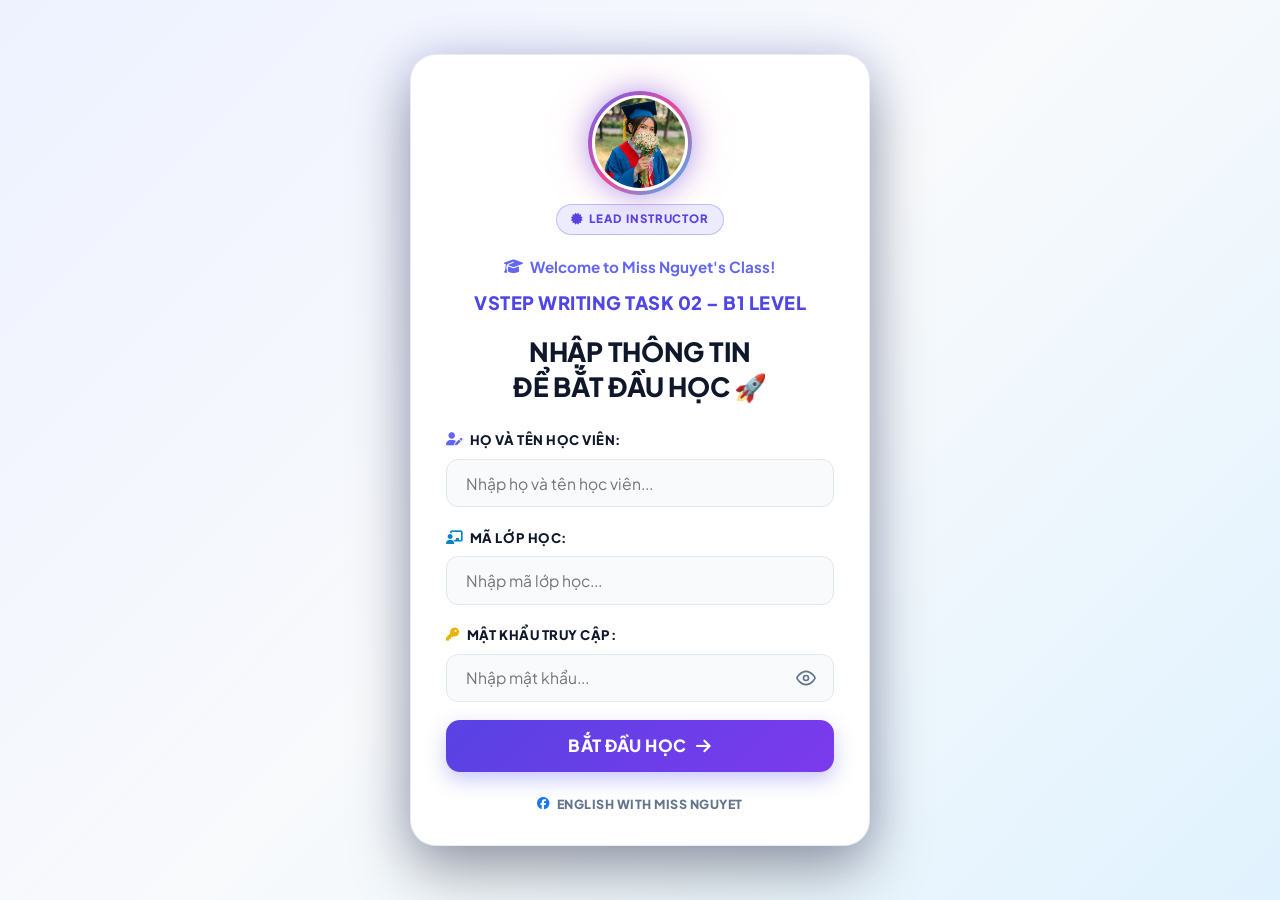
==== index.html @ 52537729 "fix(ui): elevate active outline tab with luminous 3D surface, high-contrast dark text and gradient b" ====
<!DOCTYPE html>
<html lang="vi">
<head>
    <meta charset="UTF-8">
    <meta name="viewport" content="width=device-width, initial-scale=1.0">
    <title>PHÒNG ÔN TẬP LUẬN B1 - ENGLISH WITH MISS NGUYET</title>
    <link rel="stylesheet" href="style.css?v=5.6">
    <link rel="preconnect" href="https://fonts.googleapis.com">
    <link rel="preconnect" href="https://fonts.gstatic.com" crossorigin>
    <link href="https://fonts.googleapis.com/css2?family=Roboto+Serif:ital,opsz,wght@0,8..144,300..900;1,8..144,300..900&family=Merriweather:ital,wght@0,300;0,400;0,700;0,900;1,300;1,400;1,700;1,900&family=Plus+Jakarta+Sans:ital,wght@0,400;0,500;0,600;0,700;0,800;1,400;1,600&family=Lora:ital,wght@0,400..700;1,400..700&family=Playfair+Display:ital,wght@0,400..900;1,400..900&display=swap" rel="stylesheet">
    <link href="https://cdnjs.cloudflare.com/ajax/libs/font-awesome/6.4.0/css/all.min.css" rel="stylesheet">
    <script>
        window.onerror = function(msg, url, line, col, error) {
            var msgStr = String(msg || '');
            var urlStr = String(url || '');
            // Bỏ qua lỗi từ trình duyệt nhúng bên ngoài (Zalo, Facebook, extensions, v.v.)
            if (msgStr.toLowerCase().includes('zalo') || msgStr.includes('Script error') || !urlStr.includes('app.js')) {
                return false;
            }
            var debugDiv = document.getElementById('debug-error-banner');
            if (!debugDiv) {
                debugDiv = document.createElement('div');
                debugDiv.id = 'debug-error-banner';
                debugDiv.style.position = 'fixed';
                debugDiv.style.top = '0';
                debugDiv.style.left = '0';
                debugDiv.style.width = '100%';
                debugDiv.style.background = '#fee2e2';
                debugDiv.style.color = '#991b1b';
                debugDiv.style.borderBottom = '2px solid #ef4444';
                debugDiv.style.padding = '15px';
                debugDiv.style.fontFamily = 'monospace';
                debugDiv.style.fontSize = '14px';
                debugDiv.style.zIndex = '999999';
                debugDiv.style.whiteSpace = 'pre-wrap';
                debugDiv.style.boxShadow = '0 4px 10px rgba(0,0,0,0.1)';
                document.body.appendChild(debugDiv);
            }
            var extra = !col ? '' : '\nCột: ' + col;
            extra += !error ? '' : '\nLỗi chi tiết: ' + error.stack;
            debugDiv.innerHTML = '<strong>Phát hiện lỗi JavaScript!</strong>\nThông điệp: ' + msg + '\nTệp: ' + url + '\nDòng: ' + line + extra;
            return false;
        };
    </script>
</head>
<body>
    <div class="app-container">
        <!-- Sidebar -->
        <aside class="sidebar">
            <div class="sidebar-header">
                <a href="https://www.facebook.com/nguyetpham28" target="_blank" rel="noopener noreferrer" class="sidebar-brand-box" title="Ghé thăm Facebook: English with Miss Nguyet">
                    <div class="sidebar-avatar-wrap">
                        <img src="miss_nguyet.jpg" alt="Miss Nguyet" class="brand-avatar">
                        <span class="online-indicator" title="Miss Nguyet Online"></span>
                    </div>
                    <div class="brand-info-wrap">
                        <div class="brand-title">PHÒNG ÔN TẬP LUẬN B1</div>
                        <div class="brand-sub">ENGLISH WITH MISS NGUYET</div>
                        <div class="brand-badge-pill"><i class="fa-solid fa-certificate"></i> B1 LEVEL</div>
                    </div>
                </a>
            </div>

            <!-- Student Profile Card in Sidebar -->
            <div class="student-profile-card" id="studentProfileCard">
                <div class="student-avatar" id="studentAvatarIcon">
                    <i class="fa-solid fa-user-graduate"></i>
                </div>
                <div class="student-details">
                    <div class="student-name-display" id="studentNameDisplay">Chưa đăng nhập</div>
                    <div class="student-class-display"><span class="badge-class" id="studentClassDisplay">Lớp: --</span></div>
                </div>
                <button class="btn-edit-student" id="btnEditStudent" title="Đổi tài khoản" onclick="reopenLoginOverlay()">
                    <i class="fa-solid fa-arrow-right-from-bracket"></i>
                </button>
            </div>
            
            <!-- Sidebar Progress Tracking -->
            <div class="sidebar-progress-container">
                <div class="progress-info">
                    <span>TIẾN ĐỘ HỆ THỐNG</span>
                    <span id="sidebarProgressText">0/4 ĐẠT</span>
                </div>
                <div class="progress-bar-bg">
                    <div class="progress-bar-fill" id="sidebarProgressFill" style="width: 0%;"></div>
                </div>
            </div>
            
            <nav class="essay-nav" id="essayNav">
                <!-- Nav items will be generated by JS -->
            </nav>

            <div class="sidebar-footer">
                <p>Designed for B1 Level</p>
                <a href="https://www.facebook.com/nguyetpham28" target="_blank" rel="noopener noreferrer" class="sidebar-hashtag" title="Facebook Miss Nguyet">#englishwithmissnguyet</a>
            </div>
        </aside>

        <!-- Main Content -->
        <main class="main-content">
            <header class="top-header">
                <h1 id="mainTitle"><div class="main-title-en placeholder-blink">Chọn một dạng bài để bắt đầu NHIỆM VỤ HỆ THỐNG của bạn!</div></h1>
                <div class="theme-toggle" id="themeToggle" title="Chuyển đổi giao diện Sáng/Tối">
                    <i class="fa-solid fa-moon"></i>
                </div>
            </header>

            <div class="content-scroll-area">
                <div class="welcome-screen" id="welcomeScreen">
                    <img src="./welcome-cat.jpg" alt="Welcome Cat" class="welcome-illustration">
                    
                    <div class="quest-card">
                        <div class="quest-system-notice">
                            <i class="fa-solid fa-circle-exclamation"></i> [SYSTEM NOTICE]
                        </div>
                        <h2 class="quest-welcome-title">Chào mừng bạn đến với<br>Hệ Thống Luyện Thi VSTEP<br>của Miss&nbsp;Nguyệt!</h2>
                        
                        <div class="quest-mission-block">
                            <p class="quest-mission-label">Nhiệm vụ hệ thống tiếp theo đã được mở khóa:</p>
                            <div class="quest-mission-item">
                                <i class="fa-regular fa-file-lines"></i>
                                <span>Master all 4 Essay Types in VSTEP Writing Task 02.</span>
                            </div>
                        </div>
                        
                        <!-- Mission Progress Dashboard Card -->
                        <div class="quest-progress-section">
                            <div class="quest-progress-header">
                                <span class="progress-title"><i class="fa-solid fa-bars-progress"></i> TIẾN ĐỘ NHIỆM VỤ HỆ THỐNG</span>
                                <span class="progress-percent" id="dashboardProgressPercent">0%</span>
                            </div>
                            <div class="progress-bar-container">
                                <div class="progress-bar-bg">
                                    <div class="progress-bar-fill" id="dashboardProgressFill" style="width: 0%;"></div>
                                </div>
                                <button class="btn-reset-progress" id="btnResetProgress" title="Làm mới tiến độ học tập">
                                    <i class="fa-solid fa-rotate-left"></i>
                                </button>
                            </div>
                            <p class="quest-progress-status" id="dashboardProgressStatus">Chưa hoàn thành dạng bài nào. Hãy bắt đầu học tập!</p>
                        </div>
                        
                        <div class="quest-unlocked-block">
                            <div class="quest-unlocked-badge">
                                <i class="fa-solid fa-lock-open"></i> [QUEST UNLOCKED]
                            </div>
                            <h3 class="quest-target-title">🎯 Chinh phục 4 dạng luận VSTEP Writing Task 02</h3>
                            <div class="quest-stats">
                                <div class="quest-stat-item">
                                    <span class="stat-label">Độ khó:</span>
                                    <span class="stat-value difficulty-stars">★★☆☆☆ → ★★★★★</span>
                                </div>
                                <div class="quest-stat-item">
                                    <span class="stat-label">Mục tiêu cuối cùng:</span>
                                    <span class="stat-value highlight-value">Lập luận logic – Đúng cấu trúc – Đạt điểm cao.</span>
                                </div>
                            </div>
                        </div>
                    </div>
                </div>

                <div class="essay-content hidden" id="essayContent">
                    <!-- Tabs -->
                    <div class="tabs-container">
                        <button class="tab-btn active" data-tab="basicInfo">
                            <i class="fa-solid fa-circle-info"></i> THÔNG TIN CƠ BẢN
                        </button>
                        <button class="tab-btn" data-tab="identifyingSigns">
                            <i class="fa-solid fa-eye"></i> DẤU HIỆU NHẬN BIẾT
                        </button>
                        <button class="tab-btn" data-tab="detailedOutline">
                            <i class="fa-solid fa-list-check"></i> DÀN Ý CHI TIẾT
                        </button>
                        <button class="tab-btn" data-tab="sampleWriting">
                            <i class="fa-solid fa-file-signature"></i> BÀI MẪU
                        </button>
                        <button class="tab-btn practice-tab" data-tab="writingPractice">
                            <i class="fa-solid fa-graduation-cap"></i> TRẢ BÀI
                        </button>
                    </div>

                    <!-- Tab Content Panels -->
                    <div class="tab-panel active" id="basicInfoPanel">
                        <!-- Filled by JS -->
                    </div>

                    <div class="tab-panel" id="identifyingSignsPanel">
                        <!-- Filled by JS -->
                    </div>

                    <div class="tab-panel" id="detailedOutlinePanel">
                        <!-- Filled by JS -->
                    </div>

                    <div class="tab-panel" id="sampleWritingPanel">
                        <!-- Filled by JS -->
                    </div>

                    <div class="tab-panel" id="writingPracticePanel">
                        <div class="recitation-container">
                            <div class="recitation-header">
                                <h3>HỆ THỐNG TRẢ BÀI DÀN Ý CHI TIẾT</h3>
                                <div class="recitation-header-right">
                                    <div class="recitation-timer-badge timer-normal" id="recitationTimerBadge" title="Thời gian làm bài: 20 phút">
                                        <i class="fa-solid fa-stopwatch" id="timerIcon"></i>
                                        <span class="timer-label">Thời gian:</span>
                                        <span class="timer-countdown" id="recitationCountdown">20:00</span>
                                    </div>
                                    <div class="recitation-progress-wrapper">
                                        <span class="progress-text">Câu hỏi <strong id="currentQuestionNum">1</strong>/<span id="totalQuestionsNum">10</span></span>
                                        <div class="progress-bar-bg">
                                            <div class="progress-bar-fill" id="progressBarFill" style="width: 10%;"></div>
                                        </div>
                                    </div>
                                </div>
                            </div>

                            <!-- Outline Selector Container -->
                            <div id="outlineSelectorContainer" class="outline-selector-container"></div>

                            <div class="quiz-box" id="recitationQuizBox">
                                <div class="question-cue-box">
                                    <span class="cue-label">YÊU CẦU VIẾT BẰNG TIẾNG ANH:</span>
                                    <p id="questionCueText">Hãy viết câu mở bài...</p>
                                    <p id="questionHintVn" style="color: #64748b; font-size: 14px; margin-top: 5px; font-style: italic; display: none;"></p>
                                </div>

                                <div class="answer-input-area">
                                    <textarea id="recitationInput" placeholder="Nhập câu tiếng Anh chính xác từ dàn ý tại đây..."></textarea>
                                    <div id="recitationHintBox" class="hint-box hidden" style="margin-top: 12px; margin-bottom: 12px; padding: 14px; background-color: #fffbeb; border: 1px solid #fde68a; border-radius: 8px; color: #b45309; font-size: 15px; line-height: 1.6;">
                                        <i class="fa-solid fa-lightbulb"></i> <strong>Gợi ý:</strong> <span id="recitationHintText"></span>
                                    </div>
                                    <div class="recitation-note">
                                        <i class="fa-solid fa-circle-info"></i>
                                        <span>Hãy viết chính xác từng từ bao gồm cả ký hiệu đặc biệt (như <strong>Vo</strong>, <strong>Ving</strong>, hoặc <strong>[ ]</strong>) nếu có. Nếu phần trả lời không có thì xem như sai.</span>
                                    </div>
                                </div>

                                <div class="quiz-actions">
                                    <button class="btn btn-secondary" id="btnPrevQuestion"><i class="fa-solid fa-chevron-left"></i> Câu trước</button>
                                    <button class="btn btn-secondary" id="btnShowHint"><i class="fa-solid fa-lightbulb"></i> Gợi ý</button>
                                    <button class="btn btn-primary" id="btnCheckAnswer"><i class="fa-solid fa-circle-check"></i> Kiểm tra</button>
                                    <button class="btn btn-success hidden" id="btnNextQuestion">Câu tiếp theo <i class="fa-solid fa-chevron-right"></i></button>
                                </div>
                            </div>

                            <!-- Detailed Feedback Section -->
                            <div class="recitation-feedback hidden" id="recitationFeedback">
                                <div class="feedback-status" id="feedbackStatus">
                                    <!-- Status message -->
                                </div>
                                <div class="comparison-display">
                                    <h5>So sánh chi tiết:</h5>
                                    <div class="comparison-boxes">
                                        <div class="comparison-box-item">
                                            <span class="box-label">Câu trả lời của bạn:</span>
                                            <div class="user-diff" id="userDiffResult"></div>
                                        </div>
                                        <div class="comparison-box-item">
                                            <span class="box-label">Đáp án chuẩn từ dàn ý:</span>
                                            <div class="correct-text" id="correctTextResult"></div>
                                        </div>
                                    </div>
                                </div>
                            </div>

                            <!-- Evaluation Result Section -->
                            <div class="recitation-result-box hidden" id="recitationResultBox">
                                <div class="evaluation-card">
                                    <div class="evaluation-icon" id="evaluationIcon">
                                        <i class="fa-solid fa-award"></i>
                                    </div>
                                    <h4 class="evaluation-title">ĐÁNH GIÁ MỨC ĐỘ THUỘC BÀI</h4>
                                    <div class="evaluation-score">
                                        <span id="scorePercentageVal">0</span>%
                                    </div>
                                    <div class="evaluation-badge" id="resultStatusVal">ĐẠT</div>
                                    <div class="evaluation-time-spent" id="evaluationTimeSpent">
                                        <i class="fa-solid fa-stopwatch"></i> Thời gian hoàn thành: <strong id="timeSpentVal">00:00</strong> / 20:00
                                    </div>
                                    <p class="evaluation-message" id="resultMessageVal">Chúc mừng bạn đã chinh phục được dạng bài này.</p>
                                    <button class="btn btn-primary btn-restart" id="btnRestartRecitation">
                                        <i class="fa-solid fa-rotate-left"></i> Làm lại từ đầu
                                    </button>
                                </div>
                            </div>
                        </div>
                    </div>
                </div>
            </div>
            
        </main>
    </div>

    <!-- Login Overlay -->
    <div id="loginOverlay" class="login-overlay">
        <div class="login-card-custom">
            <!-- Miss Nguyet Avatar Brand Ring -->
            <div class="login-teacher-avatar-wrap">
                <div class="login-teacher-halo">
                    <img src="miss_nguyet.jpg" alt="Miss Nguyet" class="login-teacher-avatar">
                </div>
                <span class="login-teacher-badge">
                    <i class="fa-solid fa-certificate"></i> LEAD INSTRUCTOR
                </span>
            </div>

            <div class="login-brand-tag">
                <i class="fa-solid fa-graduation-cap"></i> Welcome to Miss Nguyet's Class!
            </div>
            <div class="login-course-title">VSTEP WRITING TASK 02 – B1 LEVEL</div>
            <h2 class="login-title-custom">NHẬP THÔNG TIN<br>ĐỂ BẮT ĐẦU HỌC 🚀</h2>
            
            <div class="input-group-custom">
                <label for="loginFullName">
                    <i class="fa-solid fa-user-pen" style="color: #6366f1;"></i> HỌ VÀ TÊN HỌC VIÊN:
                </label>
                <input autocomplete="off" id="loginFullName" type="text" placeholder="Nhập họ và tên học viên..." spellcheck="false">
            </div>
            
            <div class="input-group-custom">
                <label for="loginClass">
                    <i class="fa-solid fa-chalkboard-user" style="color: #0284c7;"></i> MÃ LỚP HỌC:
                </label>
                <input autocomplete="off" id="loginClass" type="text" placeholder="Nhập mã lớp học..." spellcheck="false">
            </div>

            <div class="input-group-custom">
                <label for="loginPassword">
                    <i class="fa-solid fa-key" style="color: #eab308;"></i> MẬT KHẨU TRUY CẬP:
                </label>
                <div class="login-password-wrap">
                    <input autocomplete="off" id="loginPassword" type="password" placeholder="Nhập mật khẩu..." spellcheck="false">
                    <button type="button" class="btn-toggle-pwd" id="btnTogglePwd" title="Hiện/Ẩn mật khẩu" aria-label="Hiện/Ẩn mật khẩu">
                        <svg id="togglePwdIcon" xmlns="http://www.w3.org/2000/svg" width="20" height="20" viewBox="0 0 24 24" fill="none" stroke="currentColor" stroke-width="2" stroke-linecap="round" stroke-linejoin="round">
                            <path d="M1 12s4-8 11-8 11 8 11 8-4 8-11 8-11-8-11-8z"></path>
                            <circle cx="12" cy="12" r="3"></circle>
                        </svg>
                    </button>
                </div>
            </div>
            
            <p id="loginError" class="login-error-custom"></p>
            
            <button class="btn-login-custom" id="loginBtn">
                <span>BẮT ĐẦU HỌC</span>
                <i class="fa-solid fa-arrow-right"></i>
            </button>

            <div class="login-footer-signature">
                <a href="https://www.facebook.com/nguyetpham28" target="_blank" rel="noopener noreferrer">
                    <i class="fa-brands fa-facebook" style="color: #1877f2;"></i>
                    <span>ENGLISH WITH MISS NGUYET</span>
                </a>
            </div>
        </div>
    </div>

    <script src="app.js?v=5.6"></script>
</body>
</html>
---- style.css ----
@import url('https://fonts.googleapis.com/css2?family=Roboto+Serif:ital,opsz,wght@0,8..144,300..900;1,8..144,300..900&family=Merriweather:ital,wght@0,300;0,400;0,700;0,900;1,300;1,400;1,700;1,900&family=Plus+Jakarta+Sans:ital,wght@0,400;0,500;0,600;0,700;0,800;1,400;1,600&family=Be+Vietnam+Pro:ital,wght@0,300;0,400;0,500;0,600;0,700;0,800;1,400;1,500;1,600&display=swap');

:root {
    /* Academic Portal Brand Tokens (Matching Miss Nguyet Design System) */
    --primary-color: #4361ee;
    --primary-hover: #3a0ca3;
    --primary-light: rgba(67, 97, 238, 0.08);
    --secondary-color: #7209b7;
    --grad-primary: linear-gradient(135deg, #4361ee 0%, #7209b7 100%);
    --grad-hero: linear-gradient(135deg, #1e1b4b 0%, #312e81 60%, #4361ee 100%);

    --accent-orange: #c2410c;
    --accent-orange-bg: rgba(245, 158, 11, 0.12);
    --accent-amber: #f59e0b;
    --accent-teal: #06b6d4;
    --accent-teal-bg: rgba(6, 182, 212, 0.07);
    --accent-rose: #be185d;
    --accent-pink: #f72585;
    --accent-red: #ef4444;
    --accent-green: #10b981;
    --accent-green-light: rgba(16, 185, 129, 0.08);

    --bg-main: #f8fafc;
    --bg-sidebar: #ffffff;
    --bg-card: #ffffff;
    --text-main: #0f172a;
    --text-muted: #475569;
    --border-color: #e2e8f0;

    --shadow-sm: 0 2px 8px rgba(15, 23, 42, 0.04);
    --shadow-md: 0 10px 25px -3px rgba(31, 38, 135, 0.05), 0 4px 10px -2px rgba(0, 0, 0, 0.02);
    --shadow-lg: 0 20px 32px -8px rgba(15, 23, 42, 0.08);
    --glass-bg: rgba(255, 255, 255, 0.85);
    --glass-border: rgba(255, 255, 255, 0.6);

    --font-heading: 'Plus Jakarta Sans', 'Be Vietnam Pro', -apple-system, BlinkMacSystemFont, 'Segoe UI', Roboto, sans-serif;
    --font-body: 'Plus Jakarta Sans', 'Be Vietnam Pro', -apple-system, BlinkMacSystemFont, 'Segoe UI', Roboto, sans-serif;
    --font-serif: 'Roboto Serif', 'Merriweather', 'Lora', Georgia, serif;
}

/* Dark Theme Variables */
[data-theme="dark"] {
    --primary-color: #60a5fa;
    --primary-hover: #93c5fd;
    --primary-light: rgba(96, 165, 250, 0.15);
    --secondary-color: #c084fc;
    --grad-primary: linear-gradient(135deg, #3b82f6 0%, #8b5cf6 100%);
    --accent-orange: #fbbf24;
    --accent-orange-bg: rgba(245, 158, 11, 0.18);
    --accent-amber: #f59e0b;
    --accent-teal: #38bdf8;
    --accent-teal-bg: rgba(56, 189, 248, 0.12);
    --accent-rose: #f472b6;
    --accent-red: #fb7185;
    --accent-green: #34d399;
    --accent-green-light: rgba(52, 211, 153, 0.15);

    --bg-main: #0b0f19;
    --bg-sidebar: #111827;
    --bg-card: #151c2f;
    --text-main: #f8fafc;
    --text-muted: #94a3b8;
    --border-color: #2d3748;
    --glass-bg: rgba(21, 28, 47, 0.85);
    --glass-border: rgba(255, 255, 255, 0.05);

    --shadow-sm: 0 2px 8px rgba(0, 0, 0, 0.3);
    --shadow-md: 0 12px 24px -6px rgba(0, 0, 0, 0.4);
    --shadow-lg: 0 20px 32px -8px rgba(0, 0, 0, 0.5);
}

* {
    margin: 0;
    padding: 0;
    box-sizing: border-box;
}

body {
    font-family: var(--font-body);
    background-color: var(--bg-main);
    color: var(--text-main);
    line-height: 1.8;
    transition: background-color 0.4s ease, color 0.4s ease;
    overflow: hidden; /* App-like feel */
}

h1, h2, h3, h4, h5, h6 {
    font-family: var(--font-heading);
    font-weight: 700;
    line-height: 1.2;
}

/* App Layout */
.app-container {
    display: flex;
    height: 100vh;
    width: 100vw;
}

/* Sidebar */
.sidebar {
    width: 380px;
    background-color: var(--bg-sidebar);
    border-right: 1px solid var(--border-color);
    display: flex;
    flex-direction: column;
    z-index: 10;
    transition: background-color 0.4s ease, border-color 0.4s ease;
    box-shadow: var(--shadow-sm);
}

.sidebar-header {
    padding: 20px 18px 18px;
    border-bottom: 1px solid var(--border-color);
    display: flex;
    flex-direction: column;
    align-items: stretch;
}

.sidebar-brand-box {
    display: flex;
    align-items: center;
    gap: 0.85rem;
    text-decoration: none;
    color: inherit;
    padding: 0.4rem 0.5rem;
    border-radius: 16px;
    transition: all 0.25s ease;
}

.sidebar-brand-box:hover {
    background: rgba(99, 102, 241, 0.08);
    transform: translateX(2px);
}

.sidebar-avatar-wrap {
    position: relative;
    display: inline-block;
    flex-shrink: 0;
}

.brand-avatar {
    width: 48px;
    height: 48px;
    border-radius: 50%;
    object-fit: cover;
    object-position: center 20%;
    border: 2px solid #6366f1;
    box-shadow: 0 0 12px rgba(99, 102, 241, 0.35);
    display: block;
}

.sidebar-avatar-wrap .online-indicator {
    position: absolute;
    bottom: 0px;
    right: 0px;
    width: 12px;
    height: 12px;
    border-radius: 50%;
    background: #10b981;
    border: 2px solid var(--bg-sidebar, #ffffff);
    box-shadow: 0 0 6px #10b981;
}

.brand-info-wrap {
    display: flex;
    flex-direction: column;
    min-width: 0;
    text-align: left;
}

.brand-title {
    font-size: 0.95rem;
    font-weight: 900;
    letter-spacing: -0.01em;
    color: var(--text-color);
    white-space: nowrap;
    overflow: hidden;
    text-overflow: ellipsis;
    line-height: 1.25;
}

.brand-sub {
    font-size: 0.72rem;
    font-weight: 800;
    color: #4f46e5;
    letter-spacing: 0.04em;
    text-transform: uppercase;
    white-space: nowrap;
    overflow: hidden;
    text-overflow: ellipsis;
    margin-top: 2px;
}

.brand-badge-pill {
    display: inline-flex;
    align-items: center;
    gap: 0.3rem;
    margin-top: 4px;
    font-size: 0.65rem;
    font-weight: 800;
    color: #6366f1;
    background: rgba(99, 102, 241, 0.1);
    border: 1px solid rgba(99, 102, 241, 0.25);
    border-radius: 999px;
    padding: 1px 7px;
    width: fit-content;
    letter-spacing: 0.05em;
}

[data-theme="dark"] .brand-title {
    color: #f8fafc;
}

[data-theme="dark"] .brand-sub {
    color: #818cf8;
}

[data-theme="dark"] .sidebar-avatar-wrap .online-indicator {
    border-color: #1e293b;
}

[data-theme="dark"] .sidebar-brand-box:hover {
    background: rgba(129, 140, 248, 0.12);
}

.letter-nav {
    flex: 1;
    overflow-y: auto;
    padding: 20px 16px;
    display: flex;
    flex-direction: column;
    gap: 8px;
}

.letter-nav::-webkit-scrollbar {
    width: 6px;
}
.letter-nav::-webkit-scrollbar-thumb {
    background-color: var(--border-color);
    border-radius: 10px;
}

.nav-item {
    display: flex;
    align-items: center;
    padding: 14px 16px;
    border-radius: 12px;
    cursor: pointer;
    transition: all 0.2s cubic-bezier(0.4, 0, 0.2, 1);
    border: 1px solid transparent;
    color: var(--text-main);
    text-decoration: none;
    font-weight: 500;
}

.nav-item i {
    width: 24px;
    font-size: 18px;
    color: var(--text-muted);
    transition: color 0.2s ease;
}

.nav-item .nav-text {
    margin-left: 12px;
    flex: 1;
}

.nav-item:hover {
    background-color: var(--primary-light);
    transform: translateX(4px);
}

.nav-item:hover i {
    color: var(--primary-color);
}

.nav-item.active {
    background-color: var(--primary-color);
    color: white;
    box-shadow: 0 4px 12px rgba(79, 70, 229, 0.25);
}

.nav-item.active i {
    color: white;
}

.sidebar-footer {
    margin-top: auto;
    padding: 20px;
    border-top: 1px solid var(--border-color);
    text-align: center;
    color: var(--text-muted);
    font-size: 13px;
}

.sidebar-hashtag {
    color: #ec4899;
    font-weight: 700;
    margin-top: 8px;
    font-size: 14px;
    letter-spacing: 0.5px;
    animation: hashtagBlink 2s infinite ease-in-out;
    display: inline-block;
    text-decoration: none;
    cursor: pointer;
    transition: transform 0.2s ease, opacity 0.2s ease;
}

.sidebar-hashtag:hover {
    transform: scale(1.05);
    text-decoration: underline;
    opacity: 1 !important;
}

[data-theme="dark"] .sidebar-hashtag {
    color: #f472b6;
}

@keyframes hashtagBlink {
    0%, 100% {
        opacity: 1;
        text-shadow: 0 0 10px rgba(236, 72, 153, 0.4);
    }
    50% {
        opacity: 0.35;
        text-shadow: none;
    }
}

/* Main Content */
.main-content {
    flex: 1;
    display: flex;
    flex-direction: column;
    position: relative;
}

.top-header {
    min-height: 80px;
    height: auto;
    padding: 15px 40px;
    display: flex;
    align-items: center;
    justify-content: space-between;
    background: var(--glass-bg);
    backdrop-filter: blur(12px);
    -webkit-backdrop-filter: blur(12px);
    border-bottom: 1px solid var(--glass-border);
    z-index: 5;
}

.top-header h1 {
    color: var(--text-main);
}

.theme-toggle {
    width: 44px;
    height: 44px;
    border-radius: 50%;
    background-color: var(--bg-card);
    display: flex;
    align-items: center;
    justify-content: center;
    cursor: pointer;
    color: var(--text-main);
    box-shadow: var(--shadow-sm);
    border: 1px solid var(--border-color);
    transition: all 0.3s ease;
}

.theme-toggle:hover {
    transform: translateY(-2px);
    box-shadow: var(--shadow-md);
    color: var(--primary-color);
}

.content-scroll-area {
    flex: 1;
    overflow-y: auto;
    padding: 40px;
    position: relative;
}

.content-scroll-area::-webkit-scrollbar {
    width: 8px;
}
.content-scroll-area::-webkit-scrollbar-thumb {
    background-color: var(--border-color);
    border-radius: 10px;
}

/* Welcome Screen */
.welcome-screen {
    display: flex;
    flex-direction: row;
    align-items: center;
    justify-content: center;
    gap: 48px;
    height: 100%;
    max-width: 1080px;
    margin: 0 auto;
    padding: 20px;
    animation: fadeIn 0.8s ease;
}

.welcome-illustration {
    width: 280px;
    max-width: 30%;
    border-radius: 24px;
    filter: drop-shadow(0 15px 25px rgba(0,0,0,0.06));
    animation: float 6s ease-in-out infinite;
    flex-shrink: 0;
}

.welcome-screen h2 {
    font-size: 32px;
    margin-bottom: 16px;
    background: linear-gradient(135deg, var(--primary-color), var(--secondary-color));
    -webkit-background-clip: text;
    -webkit-text-fill-color: transparent;
}

.welcome-screen p {
    font-size: 18px;
    color: var(--text-muted);
    max-width: 600px;
}

/* Letter Content Layout */
.letter-content {
    max-width: 960px;
    margin: 0 auto;
    animation: slideUp 0.5s ease;
}

.letter-content.hidden {
    display: none;
}

.hidden {
    display: none !important;
}

/* Tabs Container */
.tabs-container {
    display: flex;
    gap: 12px;
    margin-bottom: 30px;
    background-color: var(--bg-card);
    padding: 10px;
    border-radius: 16px;
    box-shadow: var(--shadow-sm);
    border: 1px solid var(--border-color);
    overflow-x: auto;
}

.tabs-container::-webkit-scrollbar {
    height: 0px;
}

.tab-btn {
    padding: 14px 24px;
    background: transparent;
    border: none;
    border-radius: 10px;
    font-family: var(--font-heading);
    font-size: 15px;
    font-weight: bold;
    color: var(--text-muted);
    cursor: pointer;
    transition: all 0.3s ease;
    white-space: nowrap;
    display: flex;
    align-items: center;
    gap: 10px;
}

.tab-btn i {
    font-size: 16px;
}

.tab-btn:hover {
    color: var(--accent-green);
    background-color: var(--bg-main);
}

.tab-btn.active {
    background-color: var(--accent-green-light);
    color: var(--accent-green);
}

.tab-btn.practice-tab.active {
    background: linear-gradient(135deg, var(--accent-green), #059669);
    color: white;
    box-shadow: 0 4px 12px rgba(5, 150, 105, 0.3);
}

/* Tab Panels */
.tab-panel {
    display: none;
    background-color: var(--bg-card);
    border-radius: 20px;
    padding: 40px;
    box-shadow: var(--shadow-md);
    border: 1px solid var(--border-color);
    animation: fadeIn 0.4s ease;
}

.tab-panel.active {
    display: block;
}

/* Content Formatting inside Panels */
.content-block {
    margin-bottom: 24px;
}

.content-block h3 {
    font-size: 19px;
    font-weight: 700;
    color: #0f172a;
    margin-bottom: 16px;
    display: flex;
    align-items: center;
    gap: 10px;
}

[data-theme="dark"] .content-block h3 {
    color: #f8fafc;
}

.content-block h4 {
    font-size: 16px;
    font-weight: 700;
    margin-top: 24px;
    margin-bottom: 10px;
    color: var(--text-main);
}

.content-block p {
    font-size: 16.5px;
    margin-bottom: 18px;
    line-height: 2.05;
}

.content-block ul {
    list-style: none;
    margin-left: 0;
    margin-bottom: 20px;
}

.content-block ul li {
    position: relative;
    padding-left: 28px;
    margin-bottom: 14px;
    font-size: 16.5px;
    line-height: 2.05;
}

.content-block ul li::before {
    content: '\f058'; /* fa-circle-check */
    font-family: 'Font Awesome 6 Free';
    font-weight: 900;
    position: absolute;
    left: 0;
    top: 2px;
    color: var(--secondary-color);
    font-size: 16px;
}

.highlight-box {
    background-color: var(--primary-light);
    border-left: 4px solid var(--primary-color);
    padding: 16px 20px;
    border-radius: 0 12px 12px 0;
    margin: 20px 0;
}

.highlight-box p {
    margin: 0;
    font-weight: 500;
    color: var(--primary-color);
}

/* Detailed Outline Special Styling */
#detailedOutlinePanel {
    line-height: 1.85;
    font-size: 16.5px;
}

/* Outline Variant Sub-Tabs Navigation - 3 trên 3 dưới cân đối, chữ Serif có chân & Khối nổi 3D cao cấp */
.outline-variant-tabs-nav {
    display: grid;
    grid-template-columns: repeat(3, 1fr);
    gap: 16px;
    margin-bottom: 30px;
    padding: 16px;
    background: #f8fafc;
    border: 1.5px solid #e2e8f0;
    border-radius: 18px;
    box-shadow: 0 4px 20px -2px rgba(15, 23, 42, 0.05), inset 0 1px 2px rgba(255, 255, 255, 0.9);
}

.outline-variant-tabs-nav.nav-cols-2 {
    grid-template-columns: repeat(2, 1fr);
}

.outline-variant-tab-btn {
    display: flex;
    flex-direction: column;
    justify-content: space-between;
    align-items: flex-start;
    gap: 12px;
    padding: 16px 20px;
    min-height: 104px;
    height: 100%;
    background: linear-gradient(180deg, #ffffff 0%, #f8fafc 100%);
    border: 1.5px solid #e2e8f0;
    border-bottom: 3.5px solid #cbd5e1;
    border-radius: 14px;
    cursor: pointer;
    text-align: left;
    transition: all 0.22s cubic-bezier(0.16, 1, 0.3, 1);
    user-select: none;
    box-shadow: 0 2px 4px rgba(15, 23, 42, 0.04), 0 1px 2px rgba(15, 23, 42, 0.02);
    box-sizing: border-box;
}

.outline-variant-tab-btn:hover {
    border-color: #a5b4fc;
    border-bottom-color: #818cf8;
    transform: translateY(-3px);
    box-shadow: 0 10px 22px -3px rgba(99, 102, 241, 0.18), 0 4px 6px -2px rgba(99, 102, 241, 0.08);
}

.outline-variant-tab-btn:hover .variant-tab-badge:not(.is-locked) {
    background-color: #eef2ff;
    color: #4338ca;
    border-color: #c7d2fe;
}

.outline-variant-tab-btn:hover .variant-tab-title {
    color: #0f172a;
}

.outline-variant-tab-btn.active {
    background: linear-gradient(180deg, #ffffff 0%, #f5f3ff 100%);
    border: 1.5px solid #6366f1;
    border-top: 3.5px solid #4f46e5;
    border-bottom: 4px solid #4338ca;
    box-shadow: 0 12px 28px -4px rgba(79, 70, 229, 0.28), 0 4px 10px -2px rgba(79, 70, 229, 0.15), inset 0 1px 0 #ffffff;
    transform: translateY(-2px);
}

.variant-tab-header {
    display: flex;
    align-items: center;
    justify-content: space-between;
    width: 100%;
    gap: 8px;
}

.variant-tab-badge {
    display: inline-flex;
    align-items: center;
    gap: 6px;
    font-family: var(--font-heading);
    font-weight: 800;
    font-size: 11px;
    letter-spacing: 0.08em;
    padding: 5px 12px;
    border-radius: 9999px;
    background-color: #f1f5f9;
    color: #475569;
    border: 1px solid #e2e8f0;
    text-transform: uppercase;
    white-space: nowrap;
    transition: all 0.22s ease;
    flex-shrink: 0;
}

.variant-tab-badge i {
    font-size: 10.5px;
}

.outline-variant-tab-btn.active .variant-tab-badge {
    background: linear-gradient(135deg, #4f46e5 0%, #7c3aed 100%);
    color: #ffffff;
    border: 1px solid rgba(255, 255, 255, 0.25);
    box-shadow: 0 2px 8px rgba(79, 70, 229, 0.4);
}

.variant-tab-title {
    font-family: var(--font-serif);
    font-size: 16px;
    font-weight: 700;
    color: #1e293b;
    line-height: 1.5;
    letter-spacing: -0.01em;
    transition: color 0.22s ease;
    margin-top: auto;
}

.outline-variant-tab-btn.active .variant-tab-title {
    color: #1e1b4b;
    font-weight: 700;
}

.fade-slide-in {
    animation: variantFadeIn 0.3s cubic-bezier(0.16, 1, 0.3, 1);
}

@keyframes variantFadeIn {
    from {
        opacity: 0;
        transform: translateY(8px);
    }
    to {
        opacity: 1;
        transform: translateY(0);
    }
}

[data-theme="dark"] .outline-variant-tabs-nav {
    background: #0f172a;
    border-color: #334155;
    box-shadow: 0 4px 20px -2px rgba(0, 0, 0, 0.5);
}

[data-theme="dark"] .outline-variant-tab-btn {
    background: linear-gradient(180deg, #1e293b 0%, #0f172a 100%);
    border-color: #334155;
    border-bottom: 3.5px solid #1e293b;
    box-shadow: 0 2px 6px rgba(0, 0, 0, 0.3);
}

[data-theme="dark"] .outline-variant-tab-btn:hover {
    border-color: #818cf8;
    border-bottom-color: #6366f1;
    box-shadow: 0 10px 22px -3px rgba(99, 102, 241, 0.25);
}

[data-theme="dark"] .variant-tab-badge {
    background-color: rgba(148, 163, 184, 0.12);
    color: #cbd5e1;
    border-color: #334155;
}

[data-theme="dark"] .variant-tab-title {
    color: #cbd5e1;
}

[data-theme="dark"] .outline-variant-tab-btn.active {
    background: linear-gradient(180deg, #1e1b4b 0%, #0f172a 100%);
    border-color: #818cf8;
    border-top: 3.5px solid #818cf8;
    border-bottom: 4px solid #6366f1;
    box-shadow: 0 12px 28px -4px rgba(99, 102, 241, 0.35);
}

[data-theme="dark"] .outline-variant-tab-btn.active .variant-tab-title {
    color: #ffffff;
}

[data-theme="dark"] .outline-variant-tab-btn.active .variant-tab-badge {
    background: linear-gradient(135deg, #6366f1 0%, #9333ea 100%);
    color: #ffffff;
    box-shadow: 0 3px 8px rgba(99, 102, 241, 0.4);
}

/* Outline Variant Lock State */
.outline-variant-tab-btn.is-locked {
    opacity: 0.72;
    background: #f8fafc;
    border: 1.5px dashed #cbd5e1;
    border-bottom: 3px dashed #cbd5e1;
    cursor: not-allowed;
    box-shadow: none;
}

.outline-variant-tab-btn.is-locked:hover {
    transform: none;
    border-color: #f87171;
    border-bottom-color: #f87171;
    box-shadow: none;
}

.variant-tab-badge.is-locked {
    background-color: #fff1f2;
    color: #e11d48;
    border-color: #fecdd3;
    box-shadow: none;
}

.outline-variant-tab-btn.is-locked .variant-tab-title {
    color: #94a3b8;
}

[data-theme="dark"] .outline-variant-tab-btn.is-locked {
    background-color: rgba(15, 23, 42, 0.6);
    border-color: #334155;
    border-bottom-color: #334155;
}

[data-theme="dark"] .variant-tab-badge.is-locked {
    background-color: rgba(225, 29, 72, 0.18);
    color: #fb7185;
    border-color: rgba(225, 29, 72, 0.35);
}

.tab-lock-badge {
    font-family: var(--font-heading);
    font-size: 11px;
    font-weight: 700;
    color: #e11d48;
    background: #fff1f2;
    border: 1px solid #fecdd3;
    padding: 3px 8px;
    border-radius: 6px;
    display: inline-flex;
    align-items: center;
    gap: 4px;
}

[data-theme="dark"] .tab-lock-badge {
    background: rgba(225, 29, 72, 0.18);
    color: #fb7185;
    border-color: rgba(225, 29, 72, 0.35);
}

@media (max-width: 992px) {
    .outline-variant-tabs-nav,
    .outline-variant-tabs-nav.nav-cols-3 {
        grid-template-columns: repeat(2, 1fr);
    }
}

@media (max-width: 640px) {
    .outline-variant-tabs-nav,
    .outline-variant-tabs-nav.nav-cols-2,
    .outline-variant-tabs-nav.nav-cols-3 {
        grid-template-columns: 1fr;
        padding: 10px;
        gap: 10px;
    }
    .outline-variant-tab-btn {
        padding: 12px 16px;
        min-height: auto;
    }
}

#detailedOutlinePanel {
    line-height: 2.15;
    font-size: 16.5px;
}

#detailedOutlinePanel .outline-variant h3 {
    font-size: 20.5px !important;
    font-weight: 700 !important;
    color: #0f172a !important;
    border-bottom: 2px solid #e2e8f0 !important;
    padding-bottom: 14px !important;
    margin-bottom: 24px !important;
    line-height: 1.6 !important;
}

[data-theme="dark"] #detailedOutlinePanel .outline-variant h3 {
    color: #f8fafc !important;
    border-bottom-color: #334155 !important;
}

#detailedOutlinePanel p {
    font-size: 16.5px !important;
    line-height: 2.2 !important;
    margin-bottom: 20px !important;
    color: #1e293b !important;
}

#detailedOutlinePanel li {
    font-size: 16.5px !important;
    line-height: 2.2 !important;
    margin-bottom: 16px !important;
    color: #1e293b !important;
}

#detailedOutlinePanel ul {
    margin-bottom: 24px !important;
}

#detailedOutlinePanel strong {
    color: #0f172a !important;
    font-weight: 700;
}

[data-theme="dark"] #detailedOutlinePanel p,
[data-theme="dark"] #detailedOutlinePanel li {
    color: #cbd5e1 !important;
}

[data-theme="dark"] #detailedOutlinePanel strong {
    color: #ffffff !important;
}

#detailedOutlinePanel code {
    font-size: 15.5px !important;
    padding: 2px 6px;
    border-radius: 4px;
}

.outline-step {
    background-color: #ffffff;
    border-radius: 16px;
    padding: 28px 30px;
    margin-bottom: 28px;
    border: 1.5px solid #e2e8f0;
    border-left: 5px solid #2563eb;
    position: relative;
    box-shadow: 0 2px 8px -2px rgba(15, 23, 42, 0.05);
    transition: transform 0.2s ease, box-shadow 0.2s ease;
}

.outline-step:hover {
    transform: translateY(-2px);
    box-shadow: 0 6px 16px -3px rgba(15, 23, 42, 0.08);
}

.outline-step::before {
    display: none;
}

.outline-step h4 {
    font-size: 18.5px;
    font-weight: 700;
    color: #1e40af;
    margin-bottom: 18px;
    line-height: 1.6;
    display: flex;
    align-items: center;
    gap: 8px;
}

[data-theme="dark"] .outline-step {
    background-color: #1e293b;
    border-color: #334155;
    border-left-color: #60a5fa;
    box-shadow: 0 2px 8px -2px rgba(0, 0, 0, 0.3);
}

[data-theme="dark"] .outline-step h4 {
    color: #93c5fd;
}

.outline-structures h5,
.outline-substep h5 {
    color: #1e40af;
    margin-bottom: 12px;
    font-size: 16.5px;
    font-weight: 700;
    line-height: 1.6;
}

[data-theme="dark"] .outline-structures h5,
[data-theme="dark"] .outline-substep h5 {
    color: #93c5fd;
}

/* English Sentence in Outline - Clean, High Contrast & High Legibility */
.outline-phrase {
    background-color: #f8fafc;
    display: inline;
    padding: 5px 12px;
    border-radius: 6px;
    font-family: inherit;
    font-size: 16.5px;
    line-height: 2.3;
    font-weight: 500;
    color: #0f172a; /* Slate 900 - maximum readability */
    border: 1px solid #cbd5e1; /* Clean solid border - NO dashed line! */
    box-decoration-break: clone;
    -webkit-box-decoration-break: clone;
}

[data-theme="dark"] .outline-phrase {
    color: #f8fafc;
    background-color: rgba(15, 23, 42, 0.6);
    border-color: #334155;
}

/* Dynamic Slots / Brackets [chủ đề – danh từ/cụm danh từ] */
.outline-tag {
    display: inline;
    background-color: #e0f2fe;
    color: #0369a1;
    font-weight: 700;
    padding: 3px 8px;
    margin: 0 2px;
    border-radius: 6px;
    border: 1px solid #bae6fd;
    font-size: 15.5px;
    line-height: 2.1;
}

[data-theme="dark"] .outline-tag {
    background-color: rgba(56, 189, 248, 0.18);
    color: #7dd3fc;
    border-color: rgba(56, 189, 248, 0.35);
}

/* Suggestion & Guidance Boxes in Outline */
#detailedOutlinePanel div[style*="border-left"] {
    background-color: #f8fafc !important;
    border: 1px solid #e2e8f0 !important;
    border-left: 4px solid #2563eb !important;
    border-radius: 12px !important;
    padding: 20px 24px !important;
    margin: 24px 0 !important;
    box-shadow: 0 1px 3px rgba(0, 0, 0, 0.03) !important;
}

#detailedOutlinePanel div[style*="border-left"] h5 {
    font-size: 16.5px !important;
    font-weight: 700 !important;
    color: #1e40af !important;
    margin-bottom: 12px !important;
    line-height: 1.6 !important;
}

#detailedOutlinePanel div[style*="border-left"] p,
#detailedOutlinePanel div[style*="border-left"] li,
#detailedOutlinePanel div[style*="border-left"] span {
    font-size: 16px !important;
    line-height: 2.1 !important;
    color: #334155 !important;
}

[data-theme="dark"] #detailedOutlinePanel div[style*="border-left"] {
    background-color: #1e293b !important;
    border-color: #334155 !important;
    border-left-color: #60a5fa !important;
}

[data-theme="dark"] #detailedOutlinePanel div[style*="border-left"] h5 {
    color: #93c5fd !important;
}

[data-theme="dark"] #detailedOutlinePanel div[style*="border-left"] p,
[data-theme="dark"] #detailedOutlinePanel div[style*="border-left"] li,
[data-theme="dark"] #detailedOutlinePanel div[style*="border-left"] span {
    color: #cbd5e1 !important;
}

/* Practice Area */
.practice-container {
    display: flex;
    flex-direction: column;
    gap: 24px;
}

.prompt-box {
    background-color: var(--bg-main);
    padding: 24px;
    border-radius: 16px;
    border: 1px solid var(--border-color);
}

.prompt-box h3 {
    margin-bottom: 12px;
    color: #1e40af;
    font-size: 18px;
    font-weight: 700;
}

[data-theme="dark"] .prompt-box h3 {
    color: #93c5fd;
}

.prompt-box p {
    font-size: 16px;
    font-style: italic;
    border-left: 3px solid var(--primary-color);
    padding-left: 16px;
}

.editor-area {
    display: flex;
    flex-direction: column;
    border-radius: 16px;
    overflow: hidden;
    border: 1px solid var(--border-color);
    box-shadow: var(--shadow-sm);
}

.editor-header {
    background-color: var(--bg-main);
    padding: 14px 20px;
    display: flex;
    justify-content: space-between;
    align-items: center;
    border-bottom: 1px solid var(--border-color);
    font-size: 14px;
    font-weight: 600;
}

.word-count {
    color: var(--text-muted);
}

.word-count strong {
    color: var(--primary-color);
    font-size: 16px;
}

.word-count.success strong {
    color: var(--secondary-color);
}

#writingArea {
    width: 100%;
    min-height: 300px;
    padding: 20px;
    border: none;
    resize: vertical;
    font-family: var(--font-body);
    font-size: 16px;
    line-height: 1.8;
    background-color: var(--bg-card);
    color: var(--text-main);
    outline: none;
}

#writingArea:focus {
    box-shadow: inset 0 0 0 2px var(--primary-light);
}

.editor-actions {
    background-color: var(--bg-main);
    padding: 16px 20px;
    display: flex;
    justify-content: flex-end;
    gap: 12px;
    border-top: 1px solid var(--border-color);
}

.btn {
    padding: 12px 24px;
    border-radius: 8px;
    font-family: var(--font-heading);
    font-size: 15px;
    font-weight: 600;
    cursor: pointer;
    display: flex;
    align-items: center;
    gap: 8px;
    transition: all 0.2s ease;
    border: none;
}

.btn-secondary {
    background-color: var(--bg-card);
    color: var(--text-main);
    border: 1px solid var(--border-color);
}

.btn-secondary:hover {
    background-color: var(--border-color);
}

.btn-primary {
    background: linear-gradient(135deg, var(--primary-color), #8b5cf6);
    color: white;
    box-shadow: 0 4px 10px rgba(79, 70, 229, 0.3);
}

.btn-primary:hover {
    transform: translateY(-2px);
    box-shadow: 0 6px 15px rgba(79, 70, 229, 0.4);
}

.btn-primary:active {
    transform: translateY(0);
}

.feedback-box {
    padding: 20px;
    border-radius: 12px;
    background-color: rgba(16, 185, 129, 0.1);
    border: 1px solid var(--secondary-color);
    color: var(--secondary-color);
    display: flex;
    align-items: center;
    gap: 12px;
    animation: fadeIn 0.4s ease;
}

.feedback-box i {
    font-size: 24px;
}

/* Animations */
@keyframes fadeIn {
    from { opacity: 0; }
    to { opacity: 1; }
}

@keyframes slideUp {
    from { opacity: 0; transform: translateY(20px); }
    to { opacity: 1; transform: translateY(0); }
}

@keyframes float {
    0% { transform: translateY(0px); }
    50% { transform: translateY(-15px); }
    100% { transform: translateY(0px); }
}

/* Responsive */
@media (max-width: 768px) {
    .app-container {
        flex-direction: column;
    }
    
    .sidebar {
        width: 100%;
        height: auto;
        border-right: none;
        border-bottom: 1px solid var(--border-color);
    }
    
    .letter-nav {
        flex-direction: row;
        overflow-x: auto;
        padding: 10px;
    }
    
    .nav-item {
        white-space: nowrap;
    }
    
    .top-header {
        padding: 0 20px;
    }
    
    .content-scroll-area {
        padding: 20px;
    }
    
    .tabs-container {
        padding: 8px;
    }
    
    .tab-panel {
        padding: 20px;
    }
}

/* Navigation Item Titles (English and Vietnamese) */
.nav-item .nav-text {
    margin-left: 12px;
    display: flex;
    flex-direction: column;
    gap: 2px;
}

.nav-title-en {
    font-size: 15px;
    font-weight: bold;
    line-height: 1.3;
}

.nav-title-vi {
    font-size: 12px;
    font-weight: 400;
    color: var(--text-muted);
    line-height: 1.3;
    transition: color 0.2s ease;
}

.nav-item.active .nav-title-en {
    color: #ffffff;
}

.nav-item.active .nav-title-vi {
    color: rgba(255, 255, 255, 0.8);
}

/* Main Header Titles (English and Vietnamese) */
.main-title-en {
    font-size: 24px;
    font-weight: 700;
    color: var(--accent-red);
    line-height: 1.2;
}

.main-title-vi {
    font-size: 15px;
    font-weight: 500;
    color: var(--text-muted);
    margin-top: 4px;
    line-height: 1.2;
}

/* Recitation Quiz Styles */
.recitation-container {
    display: flex;
    flex-direction: column;
    gap: 24px;
}

.recitation-header {
    display: flex;
    justify-content: space-between;
    align-items: center;
    flex-wrap: wrap;
    gap: 16px;
    border-bottom: 2px solid var(--border-color);
    padding-bottom: 20px;
}

.recitation-header h3 {
    font-size: 26px;
    font-weight: 800;
    color: var(--accent-red);
}

.recitation-header-right {
    display: flex;
    align-items: center;
    gap: 20px;
    flex-wrap: wrap;
}

.recitation-timer-badge {
    display: inline-flex;
    align-items: center;
    gap: 8px;
    padding: 8px 16px;
    background: var(--bg-card);
    border: 1.5px solid var(--accent-green);
    border-radius: 9999px;
    box-shadow: 0 2px 6px rgba(0,0,0,0.06);
    transition: all 0.3s ease;
}

.recitation-timer-badge.timer-normal {
    border-color: var(--accent-green);
    background: rgba(16, 185, 129, 0.08);
    color: var(--accent-green);
}

.recitation-timer-badge.timer-warning {
    border-color: #d97706;
    background: rgba(217, 119, 6, 0.1);
    color: #d97706;
    animation: timerPulse 1.5s infinite ease-in-out;
}

.recitation-timer-badge.timer-urgent {
    border-color: #dc2626;
    background: rgba(220, 38, 38, 0.12);
    color: #dc2626;
    animation: timerFlash 0.8s infinite ease-in-out;
}

.timer-label {
    font-size: 13px;
    font-weight: 600;
    text-transform: uppercase;
    letter-spacing: 0.5px;
}

.timer-countdown {
    font-size: 17px;
    font-weight: 800;
    font-family: monospace, var(--font-heading);
    letter-spacing: 1px;
}

@keyframes timerPulse {
    0%, 100% { transform: scale(1); }
    50% { transform: scale(1.04); }
}

@keyframes timerFlash {
    0%, 100% { opacity: 1; transform: scale(1); }
    50% { opacity: 0.75; transform: scale(1.06); }
}

.recitation-progress-wrapper {
    display: flex;
    flex-direction: column;
    gap: 6px;
    width: 220px;
}

.progress-text {
    font-size: 14px;
    font-weight: 600;
    color: var(--text-muted);
    text-align: right;
}

.progress-bar-bg {
    width: 100%;
    height: 8px;
    background-color: var(--border-color);
    border-radius: 4px;
    overflow: hidden;
}

.progress-bar-fill {
    height: 100%;
    background: linear-gradient(90deg, var(--accent-green), var(--secondary-color));
    border-radius: 4px;
    transition: width 0.3s ease;
}

/* Outline Selector in Trả Bài */
.outline-selector-container {
    background-color: var(--bg-card);
    border: 1.5px solid var(--border-color);
    border-radius: 14px;
    padding: 16px 20px;
    display: flex;
    flex-direction: column;
    gap: 12px;
    box-shadow: var(--shadow-sm);
    transition: all 0.3s ease;
}

.outline-selector-container.hidden {
    display: none !important;
}

.outline-selector-header {
    display: flex;
    align-items: center;
    justify-content: space-between;
    flex-wrap: wrap;
    gap: 8px;
}

.outline-selector-title {
    font-size: 15px;
    font-weight: 700;
    color: var(--text-main);
    display: flex;
    align-items: center;
    gap: 8px;
}

.outline-selector-title i {
    color: var(--primary-color);
}

.outline-current-badge {
    font-size: 13px;
    font-weight: 600;
    color: var(--primary-color);
    background-color: var(--primary-light);
    padding: 4px 12px;
    border-radius: 20px;
}

.outline-btn-grid {
    display: grid;
    grid-template-columns: repeat(3, 1fr);
    gap: 16px;
}

.outline-btn-grid.grid-cols-2 {
    grid-template-columns: repeat(2, 1fr);
}

.outline-tab-btn {
    display: flex;
    flex-direction: column;
    justify-content: space-between;
    align-items: flex-start;
    padding: 16px 20px;
    min-height: 104px;
    height: 100%;
    border-radius: 14px;
    border: 1.5px solid #e2e8f0;
    border-bottom: 3.5px solid #cbd5e1;
    background: linear-gradient(180deg, #ffffff 0%, #f8fafc 100%);
    cursor: pointer;
    transition: all 0.22s cubic-bezier(0.16, 1, 0.3, 1);
    text-align: left;
    box-shadow: 0 2px 4px rgba(15, 23, 42, 0.04), 0 1px 2px rgba(15, 23, 42, 0.02);
    box-sizing: border-box;
}

.outline-tab-btn:hover {
    border-color: #a5b4fc;
    border-bottom-color: #818cf8;
    background-color: #ffffff;
    transform: translateY(-3px);
    box-shadow: 0 10px 22px -3px rgba(99, 102, 241, 0.18), 0 4px 6px -2px rgba(99, 102, 241, 0.08);
}

.outline-tab-btn.active {
    border: 1.5px solid #6366f1;
    border-top: 3.5px solid #4f46e5;
    border-bottom: 4px solid #4338ca;
    background: linear-gradient(180deg, #ffffff 0%, #f5f3ff 100%);
    box-shadow: 0 12px 28px -4px rgba(79, 70, 229, 0.28), 0 4px 10px -2px rgba(79, 70, 229, 0.15), inset 0 1px 0 #ffffff;
    transform: translateY(-2px);
}

[data-theme="dark"] .outline-tab-btn {
    background: linear-gradient(180deg, #1e293b 0%, #0f172a 100%);
    border-color: #334155;
    border-bottom: 3.5px solid #1e293b;
    box-shadow: 0 2px 6px rgba(0, 0, 0, 0.3);
}

[data-theme="dark"] .outline-tab-btn:hover {
    border-color: #818cf8;
    border-bottom-color: #6366f1;
    box-shadow: 0 10px 22px -3px rgba(99, 102, 241, 0.25);
}

[data-theme="dark"] .outline-tab-btn.active {
    background: linear-gradient(180deg, #1e1b4b 0%, #0f172a 100%);
    border-color: #818cf8;
    border-top: 3.5px solid #818cf8;
    border-bottom: 4px solid #6366f1;
    box-shadow: 0 12px 28px -4px rgba(99, 102, 241, 0.35);
}

.outline-tab-btn-tag {
    font-family: var(--font-heading);
    font-size: 11px;
    font-weight: 800;
    color: #475569;
    background: #f1f5f9;
    border: 1px solid #e2e8f0;
    padding: 4px 10px;
    border-radius: 9999px;
    text-transform: uppercase;
    letter-spacing: 0.06em;
    display: inline-flex;
    align-items: center;
}

[data-theme="dark"] .outline-tab-btn-tag {
    background-color: rgba(148, 163, 184, 0.12);
    color: #cbd5e1;
    border-color: #334155;
}

.outline-tab-btn.active .outline-tab-btn-tag {
    background: linear-gradient(135deg, #4f46e5 0%, #7c3aed 100%);
    color: #ffffff;
    border-color: transparent;
    box-shadow: 0 2px 6px rgba(79, 70, 229, 0.35);
}

.outline-tab-btn-name {
    font-family: var(--font-serif);
    font-size: 16px;
    font-weight: 700;
    color: #1e293b;
    line-height: 1.45;
    letter-spacing: -0.01em;
    margin: 8px 0 4px 0;
}

.outline-tab-btn.active .outline-tab-btn-name {
    color: #1e1b4b;
    font-weight: 700;
}

[data-theme="dark"] .outline-tab-btn-name {
    color: #cbd5e1;
}

[data-theme="dark"] .outline-tab-btn.active .outline-tab-btn-name {
    color: #ffffff;
}

.outline-tab-btn-count {
    font-size: 12px;
    color: var(--text-muted);
    margin-top: 6px;
    display: flex;
    align-items: center;
    gap: 4px;
}

.outline-tab-btn.active .outline-tab-btn-count {
    color: #4f46e5;
    font-weight: 600;
}

[data-theme="dark"] .outline-tab-btn.active .outline-tab-btn-count {
    color: #a5b4fc;
}

@media (max-width: 992px) {
    .outline-btn-grid,
    .outline-btn-grid.grid-cols-3 {
        grid-template-columns: repeat(2, 1fr);
    }
}

@media (max-width: 600px) {
    .outline-btn-grid,
    .outline-btn-grid.grid-cols-2,
    .outline-btn-grid.grid-cols-3 {
        grid-template-columns: 1fr;
    }
}

.outline-badge-done {
    display: inline-flex;
    align-items: center;
    gap: 3px;
    font-size: 11px;
    font-weight: 700;
    color: #10b981;
    background: rgba(16, 185, 129, 0.12);
    padding: 2px 6px;
    border-radius: 6px;
    margin-left: 6px;
}

.outline-badge-locked {
    display: inline-flex;
    align-items: center;
    gap: 3px;
    font-size: 11px;
    font-weight: 700;
    color: #ef4444;
    background: rgba(239, 68, 68, 0.12);
    padding: 2px 6px;
    border-radius: 6px;
    margin-left: 6px;
}

.outline-tab-btn.is-locked {
    opacity: 0.65;
    background-color: var(--bg-main);
    cursor: not-allowed;
    border-style: dashed;
}

.outline-tab-btn.is-locked:hover {
    transform: none;
    border-color: #ef4444;
    box-shadow: none;
}

.quiz-box {
    background-color: var(--bg-main);
    border-radius: 16px;
    padding: 30px;
    border: 1px solid var(--border-color);
    box-shadow: var(--shadow-sm);
    display: flex;
    flex-direction: column;
    gap: 20px;
}

.question-cue-box {
    display: flex;
    flex-direction: column;
    gap: 8px;
}

.cue-label {
    font-size: 22px;
    font-weight: bold;
    letter-spacing: 0.05em;
    background: linear-gradient(45deg, #4f46e5, #9333ea, #ec4899, #3b82f6);
    -webkit-background-clip: text;
    -webkit-text-fill-color: transparent;
    display: inline-block;
    margin-bottom: 15px;
}

#questionCueText {
    font-size: 18.5px;
    font-weight: bold;
    color: var(--text-main);
    line-height: 1.75;
}

#questionCueText br {
    display: none;
}

.cue-part-1 {
    color: #10b981; /* Emerald green */
    font-size: 20px;
    font-weight: 800;
    display: block;
    line-height: 1.6;
    margin-bottom: 8px;
}

.cue-part-2 {
    color: var(--primary-color);
    font-size: 18px;
    font-weight: 800;
    display: block;
    line-height: 1.6;
    margin-bottom: 8px;
}

.cue-part-3 {
    color: var(--text-main);
    font-size: 16.5px;
    font-weight: bold;
    display: block;
    line-height: 1.6;
    margin-bottom: 8px;
}

.answer-input-area {
    display: flex;
    flex-direction: column;
    gap: 10px;
}

#recitationInput {
    width: 100%;
    min-height: 130px;
    padding: 18px 22px;
    border-radius: 12px;
    border: 2px solid var(--border-color);
    font-family: var(--font-body);
    font-size: 16.5px;
    line-height: 1.85;
    background-color: var(--bg-card);
    color: var(--text-main);
    outline: none;
    transition: border-color 0.2s ease, box-shadow 0.2s ease;
    resize: vertical;
}

#recitationInput:focus {
    border-color: var(--primary-color);
    box-shadow: 0 0 0 4px var(--primary-light);
}

.recitation-note {
    display: flex;
    align-items: center;
    gap: 8px;
    color: var(--text-muted);
    font-size: 13px;
}

.recitation-note i {
    color: var(--primary-color);
}

.quiz-actions {
    display: flex;
    justify-content: flex-end;
    gap: 12px;
    flex-wrap: wrap;
}

/* Recitation Feedback / Diff styles */
.recitation-feedback {
    background-color: var(--bg-main);
    border-radius: 16px;
    padding: 30px;
    border: 1px solid var(--border-color);
    display: flex;
    flex-direction: column;
    gap: 20px;
    animation: slideUp 0.3s ease;
}

.feedback-status {
    display: flex;
    align-items: center;
    gap: 12px;
    font-size: 18px;
    font-weight: bold;
    padding: 12px 20px;
    border-radius: 8px;
}

.status-success {
    background-color: rgba(16, 185, 129, 0.1);
    color: var(--accent-green);
    border: 1px solid var(--accent-green);
}

.status-error {
    background-color: rgba(239, 68, 68, 0.1);
    color: #ef4444;
    border: 1px solid #ef4444;
}

.comparison-display {
    display: flex;
    flex-direction: column;
    gap: 12px;
}

.comparison-display h5 {
    font-size: 15px;
    color: var(--text-main);
}

.comparison-boxes {
    display: grid;
    grid-template-columns: 1fr 1fr;
    gap: 20px;
}

@media (max-width: 768px) {
    .comparison-boxes {
        grid-template-columns: 1fr;
    }
}

.comparison-box-item {
    display: flex;
    flex-direction: column;
    gap: 8px;
}

.box-label {
    font-size: 13px;
    font-weight: bold;
    color: var(--text-muted);
}

.user-diff, .correct-text {
    padding: 16px 20px;
    border-radius: 10px;
    min-height: 80px;
    background-color: var(--bg-card);
    border: 1px solid var(--border-color);
    font-size: 15px;
    line-height: 1.6;
    word-break: break-word;
}

.correct-text {
    border-color: var(--accent-green);
    font-weight: 500;
}

/* Diff Word Highlighting */
.diff-word-match {
    color: var(--accent-green);
    font-weight: 500;
}

.diff-word-mismatch {
    color: #ef4444;
    background-color: rgba(239, 68, 68, 0.1);
    padding: 0 4px;
    border-radius: 4px;
}

.diff-word-extra {
    color: #8b5cf6;
    background-color: rgba(139, 92, 246, 0.1);
    padding: 0 4px;
    border-radius: 4px;
}

.btn-success {
    background: linear-gradient(135deg, var(--accent-green), var(--secondary-color));
    color: white;
    box-shadow: 0 4px 10px rgba(5, 150, 105, 0.3);
}

.btn-success:hover {
    transform: translateY(-2px);
    box-shadow: 0 6px 15px rgba(5, 150, 105, 0.4);
}

/* Evaluation Result Section styling */
.recitation-result-box {
    display: flex;
    justify-content: center;
    align-items: center;
    width: 100%;
    min-height: 480px;
    padding: 30px 0;
    animation: fadeInUp 0.5s cubic-bezier(0.4, 0, 0.2, 1);
}

.evaluation-card {
    background: var(--bg-card);
    border: 1px solid var(--border-color);
    border-radius: 20px;
    padding: 40px 30px;
    width: 100%;
    max-width: 550px;
    text-align: center;
    box-shadow: var(--shadow-lg);
    display: flex;
    flex-direction: column;
    align-items: center;
    gap: 20px;
    transition: transform 0.3s ease, box-shadow 0.3s ease;
}

.evaluation-card:hover {
    transform: translateY(-4px);
    box-shadow: 0 20px 25px -5px rgba(0, 0, 0, 0.1), 0 10px 10px -5px rgba(0, 0, 0, 0.04);
}

.evaluation-icon {
    width: 80px;
    height: 80px;
    border-radius: 50%;
    display: flex;
    align-items: center;
    justify-content: center;
    font-size: 36px;
    margin-bottom: 8px;
    transition: all 0.3s ease;
}

/* Passed state styling */
.evaluation-card.passed .evaluation-icon {
    background-color: var(--accent-green-light);
    color: var(--accent-green);
    box-shadow: 0 0 20px rgba(5, 150, 105, 0.2);
}

/* Failed state styling */
.evaluation-card.failed .evaluation-icon {
    background-color: rgba(225, 29, 72, 0.1);
    color: var(--accent-red);
    box-shadow: 0 0 20px rgba(225, 29, 72, 0.2);
}

.evaluation-title {
    font-size: 16px;
    font-weight: 800;
    letter-spacing: 1.5px;
    color: var(--text-muted);
    text-transform: uppercase;
}

.evaluation-score {
    font-size: 72px;
    font-weight: 800;
    line-height: 1;
    font-family: var(--font-heading);
    background: linear-gradient(135deg, var(--primary-color), #8b5cf6);
    -webkit-background-clip: text;
    -webkit-text-fill-color: transparent;
    margin: 10px 0;
}

.evaluation-badge {
    padding: 8px 24px;
    border-radius: 9999px;
    font-size: 16px;
    font-weight: 700;
    letter-spacing: 0.5px;
    display: inline-block;
    transition: all 0.3s ease;
}

.evaluation-card.passed .evaluation-badge {
    background-color: var(--accent-green);
    color: white;
    box-shadow: 0 4px 12px rgba(5, 150, 105, 0.3);
}

.evaluation-card.failed .evaluation-badge {
    background-color: var(--accent-red);
    color: white;
    box-shadow: 0 4px 12px rgba(225, 29, 72, 0.3);
}

.evaluation-time-spent {
    font-size: 14.5px;
    color: var(--text-muted);
    background: var(--bg-main);
    border: 1px solid var(--border-color);
    padding: 6px 16px;
    border-radius: 20px;
    margin-top: 4px;
    margin-bottom: 8px;
    display: inline-flex;
    align-items: center;
    gap: 6px;
}

.evaluation-time-spent strong {
    color: var(--primary-color);
    font-weight: 700;
    font-size: 15px;
}

.evaluation-message {
    font-size: 16px;
    color: var(--text-main);
    max-width: 420px;
    line-height: 1.6;
    margin: 8px 0 16px;
}

.btn-restart {
    padding: 14px 28px;
    font-size: 16px;
    font-weight: 600;
    border-radius: 12px;
    width: auto;
    min-width: 200px;
    display: inline-flex;
    align-items: center;
    justify-content: center;
    gap: 10px;
    cursor: pointer;
    box-shadow: var(--shadow-md);
    transition: all 0.2s ease;
}

@keyframes fadeInUp {
    from {
        opacity: 0;
        transform: translateY(20px);
    }
    to {
        opacity: 1;
        transform: translateY(0);
    }
}

/* Quest Card styles inside Welcome Screen */
.quest-card {
    background: var(--bg-card);
    border: 1px solid var(--border-color);
    border-radius: 24px;
    padding: 35px 40px;
    width: 100%;
    max-width: 640px;
    margin: 0;
    box-shadow: var(--shadow-lg);
    text-align: left;
    display: flex;
    flex-direction: column;
    gap: 20px;
    animation: fadeInUp 0.6s cubic-bezier(0.4, 0, 0.2, 1);
}

@media (max-width: 900px) {
    .welcome-screen {
        flex-direction: column;
        gap: 32px;
        padding: 30px 20px;
        overflow-y: auto;
    }
    .welcome-illustration {
        width: 180px;
        max-width: 70%;
    }
    .quest-card {
        max-width: 100%;
    }
}

.quest-system-notice {
    font-size: 13px;
    font-weight: 800;
    letter-spacing: 2px;
    color: var(--accent-red);
    display: flex;
    align-items: center;
    gap: 8px;
    text-transform: uppercase;
}

.quest-welcome-title {
    font-size: 24px;
    font-weight: 700;
    line-height: 1.4;
    color: var(--text-main);
    margin: 0;
    text-transform: uppercase;
    text-align: center;
}

.quest-mission-block {
    display: flex;
    flex-direction: column;
    gap: 12px;
}

.quest-mission-label {
    font-size: 15px;
    font-weight: 600;
    color: var(--text-muted);
}

.quest-mission-item {
    display: flex;
    align-items: center;
    gap: 14px;
    background-color: var(--bg-main);
    border: 1px solid var(--border-color);
    padding: 16px 20px;
    border-radius: 14px;
    font-size: 16px;
    font-weight: 700;
    color: var(--primary-color);
    box-shadow: var(--shadow-sm);
    transition: transform 0.2s ease;
}

.quest-mission-item:hover {
    transform: translateX(4px);
    border-color: var(--primary-color);
}

.quest-mission-item i {
    font-size: 20px;
    color: var(--primary-color);
}



.quest-unlocked-block {
    display: flex;
    flex-direction: column;
    gap: 16px;
}

.quest-unlocked-badge {
    font-size: 13px;
    font-weight: 800;
    letter-spacing: 2px;
    color: var(--accent-green);
    display: flex;
    align-items: center;
    gap: 8px;
    text-transform: uppercase;
}

.quest-target-title {
    font-size: 18px;
    font-weight: 700;
    color: var(--text-main);
    margin: 0;
}

.quest-stats {
    display: flex;
    flex-direction: column;
    gap: 12px;
    background-color: var(--bg-main);
    border: 1px solid var(--border-color);
    padding: 20px;
    border-radius: 14px;
}

.quest-stat-item {
    display: flex;
    align-items: flex-start;
    gap: 12px;
    font-size: 14px;
    line-height: 1.5;
}

.stat-label {
    font-weight: bold;
    color: var(--text-muted);
    min-width: 140px;
    flex-shrink: 0;
}

.stat-value {
    color: var(--text-main);
    font-weight: 500;
}

.difficulty-stars {
    color: #f59e0b;
    font-weight: 700;
    letter-spacing: 1px;
}

.highlight-value {
    font-weight: 700;
    color: var(--text-main);
}

/* Placeholder pulsing animation */
.placeholder-blink {
    animation: pulseBlink 2s infinite ease-in-out;
}

@keyframes pulseBlink {
    0%, 100% {
        opacity: 1;
        text-shadow: 0 0 12px rgba(225, 29, 72, 0.3);
    }
    50% {
        opacity: 0.35;
        text-shadow: none;
    }
}

/* Owner Info Link - Removed */
.owner-info-link {
    display: none !important;
}

/* Sample Essay Frame */
.sample-letter-box {
    position: relative;
    background-color: var(--bg-card);
    color: var(--text-main);
    border: 1px solid var(--border-color);
    border-radius: 12px;
    padding: 38px 45px;
    box-shadow: var(--shadow-sm);
    font-family: var(--font-body);
    font-size: 16.5px;
    line-height: 2.2;
    margin-top: 15px;
    border-top: 4px solid var(--primary-color);
    text-align: justify;
}

[data-theme="dark"] .sample-letter-box {
    background-color: var(--bg-card);
    border-color: var(--border-color);
    box-shadow: var(--shadow-md);
}
/* Custom magnifying glass bullet points for Identifying Signs */
#identifyingSignsPanel ul li::before {
    content: '\f002'; /* fa-magnifying-glass */
    color: var(--primary-color);
}

/* Student Profile Card in Sidebar */
.student-profile-card {
    display: flex;
    align-items: center;
    gap: 0.75rem;
    background: rgba(99, 102, 241, 0.08);
    border: 1px solid var(--border-color);
    border-radius: var(--radius-md, 10px);
    padding: 0.65rem 0.85rem;
    margin: 12px 16px;
}

.student-avatar {
    width: 36px;
    height: 36px;
    border-radius: 50%;
    background: var(--accent-gradient, linear-gradient(135deg, #6366f1, #8b5cf6));
    color: white;
    display: flex;
    align-items: center;
    justify-content: center;
    font-size: 1rem;
    flex-shrink: 0;
}

.student-details {
    flex-grow: 1;
    min-width: 0;
}

.student-name-display {
    font-weight: 700;
    font-size: 0.9rem;
    color: var(--text-main);
    white-space: nowrap;
    overflow: hidden;
    text-overflow: ellipsis;
}

.student-class-display {
    font-size: 0.75rem;
    color: var(--text-muted);
    margin-top: 2px;
}

.badge-class {
    display: inline-block;
    font-weight: 600;
    background: rgba(99, 102, 241, 0.12);
    color: var(--primary-color, #6366f1);
    padding: 1px 6px;
    border-radius: 4px;
}

.btn-edit-student {
    background: transparent;
    border: none;
    color: var(--text-muted);
    cursor: pointer;
    padding: 0.35rem;
    border-radius: var(--radius-sm, 6px);
    transition: all 0.2s ease;
    display: flex;
    align-items: center;
    justify-content: center;
}

.btn-edit-student:hover {
    color: #ef4444;
    background: rgba(239, 68, 68, 0.1);
}

/* Sidebar Progress Container Styling */
.sidebar-progress-container {
    padding: 16px 24px;
    border-bottom: 1px solid var(--border-color);
    background-color: var(--bg-main);
    display: flex;
    flex-direction: column;
    gap: 8px;
}

.sidebar-progress-container .progress-info {
    display: flex;
    justify-content: space-between;
    align-items: center;
    font-size: 11px;
    font-weight: 700;
    letter-spacing: 0.5px;
    color: var(--text-muted);
}

.sidebar-progress-container .progress-info span:first-child {
    color: var(--primary-color);
}

.sidebar-progress-container .progress-bar-bg {
    width: 100%;
    height: 6px;
    background-color: var(--border-color);
    border-radius: 3px;
    overflow: hidden;
}

.sidebar-progress-container .progress-bar-fill {
    height: 100%;
    background: linear-gradient(90deg, var(--primary-color), var(--secondary-color));
    border-radius: 3px;
    transition: width 0.5s ease-out;
}

/* Dashboard Progress Section Styling */
.quest-progress-section {
    background-color: var(--bg-main);
    border: 1px solid var(--border-color);
    border-radius: 14px;
    padding: 16px 20px;
    margin: 15px 0 25px;
    display: flex;
    flex-direction: column;
    gap: 10px;
}

.quest-progress-header {
    display: flex;
    justify-content: space-between;
    align-items: center;
}

.quest-progress-header .progress-title {
    font-size: 13px;
    font-weight: 700;
    color: var(--primary-color);
    letter-spacing: 0.5px;
    display: flex;
    align-items: center;
    gap: 8px;
}

.quest-progress-header .progress-percent {
    font-size: 14px;
    font-weight: 800;
    color: var(--secondary-color);
}

.progress-bar-container {
    display: flex;
    align-items: center;
    gap: 12px;
}

.progress-bar-container .progress-bar-bg {
    flex: 1;
    height: 8px;
    background-color: var(--border-color);
    border-radius: 4px;
    overflow: hidden;
}

.progress-bar-container .progress-bar-fill {
    height: 100%;
    background: linear-gradient(90deg, var(--secondary-color), #059669);
    border-radius: 4px;
    transition: width 0.5s ease-out;
}

.btn-reset-progress {
    background: transparent;
    border: none;
    color: var(--text-muted);
    cursor: pointer;
    font-size: 14px;
    display: flex;
    align-items: center;
    justify-content: center;
    transition: color 0.2s ease, transform 0.2s ease;
    padding: 4px;
}

.btn-reset-progress:hover {
    color: var(--accent-red);
    transform: rotate(-45deg);
}

.quest-progress-status {
    font-size: 13px;
    color: var(--text-muted);
    font-style: italic;
    margin: 0;
}

/* Sidebar Nav Completed Checkmark Badge */
.nav-completed-badge {
    color: var(--secondary-color);
    font-size: 15px;
    margin-left: auto;
    display: flex;
    align-items: center;
    animation: scaleIn 0.3s ease;
}

.nav-item.active .nav-completed-badge {
    color: #ffffff;
}

@keyframes scaleIn {
    from { transform: scale(0); opacity: 0; }
    to { transform: scale(1); opacity: 1; }
}

/* Login Overlay Styles (Miss Nguyet Lead Instructor Style) */
.login-overlay {
    position: fixed;
    inset: 0;
    width: 100vw;
    height: 100vh;
    background: linear-gradient(135deg, #eef2ff 0%, #f8fafc 50%, #e0f2fe 100%);
    backdrop-filter: blur(12px);
    -webkit-backdrop-filter: blur(12px);
    display: flex;
    align-items: center;
    justify-content: center;
    z-index: 99999;
    padding: 1.25rem;
    opacity: 1;
    transition: opacity 0.35s ease, visibility 0.35s ease;
    overflow-y: auto;
    -webkit-overflow-scrolling: touch;
}

.login-overlay.hidden {
    opacity: 0 !important;
    pointer-events: none !important;
    visibility: hidden !important;
    display: none !important;
}

.login-card-custom {
    background: #ffffff;
    max-width: 460px;
    width: 92%;
    margin: auto;
    padding: 2.2rem 2.2rem 1.8rem 2.2rem;
    border-radius: 26px;
    box-shadow: 0 25px 60px rgba(0, 0, 0, 0.35), 0 0 40px rgba(99, 102, 241, 0.2);
    border: 1px solid rgba(226, 232, 240, 0.8);
    text-align: center;
    position: relative;
    box-sizing: border-box;
    animation: modalPopIn 0.35s cubic-bezier(0.16, 1, 0.3, 1);
    font-family: 'Plus Jakarta Sans', -apple-system, BlinkMacSystemFont, 'Segoe UI', Roboto, sans-serif;
}

@keyframes modalPopIn {
    0% { transform: scale(0.92) translateY(12px); opacity: 0; }
    100% { transform: scale(1) translateY(0); opacity: 1; }
}

/* Avatar with Glow Halo */
.login-teacher-avatar-wrap {
    display: flex;
    flex-direction: column;
    align-items: center;
    justify-content: center;
    margin-bottom: 1.15rem;
    position: relative;
}

.login-teacher-halo {
    position: relative;
    width: 104px;
    height: 104px;
    border-radius: 50%;
    padding: 4px;
    background: linear-gradient(135deg, #6366f1 0%, #ec4899 50%, #38bdf8 100%);
    box-shadow: 0 0 25px rgba(99, 102, 241, 0.45), 0 0 45px rgba(236, 72, 153, 0.25);
    animation: haloPulse 3.5s ease-in-out infinite alternate;
}

@keyframes haloPulse {
    0% {
        box-shadow: 0 0 20px rgba(99, 102, 241, 0.35), 0 0 35px rgba(236, 72, 153, 0.2);
        transform: scale(1);
    }
    100% {
        box-shadow: 0 0 32px rgba(99, 102, 241, 0.6), 0 0 55px rgba(236, 72, 153, 0.4);
        transform: scale(1.025);
    }
}

.login-teacher-avatar {
    width: 100%;
    height: 100%;
    border-radius: 50%;
    object-fit: cover;
    object-position: center 20%;
    border: 3px solid #ffffff;
    display: block;
    background: #eef2ff;
}

.login-teacher-badge {
    margin-top: 0.6rem;
    display: inline-flex;
    align-items: center;
    gap: 0.35rem;
    font-size: 0.72rem;
    font-weight: 800;
    text-transform: uppercase;
    letter-spacing: 0.08em;
    padding: 0.25rem 0.85rem;
    border-radius: 9999px;
    background: rgba(99, 102, 241, 0.12);
    border: 1px solid rgba(99, 102, 241, 0.35);
    color: #5842e3;
}

/* Titles */
.login-brand-tag {
    font-size: 0.95rem;
    font-weight: 700;
    color: #6366f1;
    margin-bottom: 0.35rem;
    display: flex;
    align-items: center;
    justify-content: center;
    gap: 0.45rem;
}

.login-course-title {
    font-size: 1.15rem;
    font-weight: 800;
    color: #4f46e5;
    margin-bottom: 1rem;
    letter-spacing: 0.5px;
    text-transform: uppercase;
}

.login-title-custom {
    font-size: 1.65rem !important;
    font-weight: 900 !important;
    color: #0f172a !important;
    margin-top: 0 !important;
    margin-bottom: 1.5rem !important;
    line-height: 1.3 !important;
    letter-spacing: -0.01em !important;
    font-family: 'Plus Jakarta Sans', sans-serif !important;
}

/* Form Fields */
.input-group-custom {
    text-align: left !important;
    margin-bottom: 1.15rem !important;
}

.input-group-custom label {
    display: flex !important;
    align-items: center !important;
    gap: 0.45rem !important;
    font-weight: 800 !important;
    font-size: 0.82rem !important;
    margin-bottom: 0.45rem !important;
    color: #0f172a !important;
    text-transform: uppercase !important;
    letter-spacing: 0.04em !important;
    font-family: 'Plus Jakarta Sans', sans-serif !important;
}

.input-group-custom input {
    width: 100% !important;
    padding: 0.85rem 1.15rem !important;
    border-radius: 12px !important;
    border: 1.5px solid #e2e8f0 !important;
    background: #f8fafc !important;
    color: #0f172a !important;
    font-size: 0.98rem !important;
    outline: none !important;
    transition: all 0.2s ease !important;
    box-sizing: border-box !important;
    font-family: 'Plus Jakarta Sans', sans-serif !important;
}

.input-group-custom input:focus {
    border-color: #6366f1 !important;
    background: #ffffff !important;
    box-shadow: 0 0 0 3.5px rgba(99, 102, 241, 0.16) !important;
}

.login-password-wrap {
    position: relative !important;
    width: 100% !important;
}

.login-password-wrap input {
    padding-right: 2.85rem !important;
}

.btn-toggle-pwd {
    position: absolute !important;
    right: 12px !important;
    top: 50% !important;
    transform: translateY(-50%) !important;
    background: none !important;
    border: none !important;
    cursor: pointer !important;
    padding: 6px !important;
    display: flex !important;
    align-items: center !important;
    justify-content: center !important;
    color: #64748b !important;
    transition: color 0.2s ease !important;
}

.btn-toggle-pwd:hover {
    color: #4f46e5 !important;
}

.login-error-custom {
    color: #e11d48 !important;
    font-size: 0.86rem !important;
    margin-top: -0.25rem !important;
    margin-bottom: 1rem !important;
    text-align: left !important;
    font-weight: 600 !important;
    background: rgba(225, 29, 72, 0.08) !important;
    padding: 0.55rem 0.85rem !important;
    border-radius: 8px !important;
    border-left: 3px solid #e11d48 !important;
    display: none;
    font-family: 'Plus Jakarta Sans', sans-serif !important;
}

.login-error-custom:not(:empty) {
    display: block !important;
}

.btn-login-custom {
    width: 100% !important;
    padding: 0.95rem !important;
    border-radius: 14px !important;
    background: linear-gradient(135deg, #5842e3 0%, #7c3aed 100%) !important;
    color: #ffffff !important;
    font-size: 1.05rem !important;
    font-weight: 800 !important;
    letter-spacing: 0.5px !important;
    border: none !important;
    cursor: pointer !important;
    transition: all 0.25s ease !important;
    box-shadow: 0 8px 20px rgba(99, 102, 241, 0.35) !important;
    display: flex !important;
    align-items: center !important;
    justify-content: center !important;
    gap: 0.6rem !important;
    margin-top: 0.4rem !important;
    font-family: 'Plus Jakarta Sans', sans-serif !important;
}

.btn-login-custom:hover {
    transform: translateY(-2px) !important;
    box-shadow: 0 10px 25px rgba(99, 102, 241, 0.45) !important;
    filter: brightness(1.08) !important;
}

.btn-login-custom:active {
    transform: translateY(0) !important;
}

.login-footer-signature {
    margin-top: 1.35rem;
    font-size: 0.78rem;
    font-weight: 800;
    color: #64748b;
    display: flex;
    align-items: center;
    justify-content: center;
    gap: 0.45rem;
    letter-spacing: 0.5px;
    font-family: 'Plus Jakarta Sans', sans-serif;
}

.login-footer-signature a {
    color: inherit;
    text-decoration: none;
    display: inline-flex;
    align-items: center;
    gap: 0.45rem;
    transition: color 0.2s ease;
}

.login-footer-signature a:hover {
    color: #1877f2;
}

/* Always Bright Login Card (even in dark mode) */
[data-theme="dark"] .login-card-custom {
    background-color: #ffffff !important;
    border-color: #e2e8f0 !important;
    box-shadow: 0 20px 50px rgba(15, 23, 42, 0.08), 0 0 35px rgba(99, 102, 241, 0.14) !important;
}

[data-theme="dark"] .login-title-custom {
    color: #0f172a !important;
}

[data-theme="dark"] .input-group-custom label {
    color: #0f172a !important;
}

[data-theme="dark"] .input-group-custom input {
    background: #f8fafc !important;
    border-color: #cbd5e1 !important;
    color: #0f172a !important;
}

[data-theme="dark"] .input-group-custom input:focus {
    border-color: #6366f1 !important;
    background: #ffffff !important;
    color: #0f172a !important;
    box-shadow: 0 0 0 3.5px rgba(99, 102, 241, 0.18) !important;
}

[data-theme="dark"] .btn-toggle-pwd {
    color: #64748b !important;
}

[data-theme="dark"] .btn-toggle-pwd:hover {
    color: #4f46e5 !important;
}

[data-theme="dark"] .login-teacher-avatar {
    border-color: #ffffff !important;
}

[data-theme="dark"] .login-teacher-badge {
    background: rgba(129, 140, 248, 0.18) !important;
    color: #a5b4fc !important;
    border-color: rgba(129, 140, 248, 0.35) !important;
}

[data-theme="dark"] .login-brand-tag {
    color: #a5b4fc !important;
}

[data-theme="dark"] .login-course-title {
    color: #818cf8 !important;
}

[data-theme="dark"] .login-footer-signature {
    color: #94a3b8 !important;
}

@media (max-width: 540px) {
    .login-card-custom {
        padding: 1.8rem 1.35rem !important;
    }
    .login-title-custom {
        font-size: 1.35rem !important;
    }
}

/* Locked nav item styling */
.nav-item.is-locked {
    opacity: 0.65;
    cursor: not-allowed;
    background-color: rgba(241, 245, 249, 0.5);
    border: 1px dashed rgba(148, 163, 184, 0.4);
}

.nav-item.is-locked:hover {
    transform: none;
    background-color: rgba(239, 68, 68, 0.08);
    border-color: rgba(239, 68, 68, 0.3);
}

.nav-item.is-locked i {
    color: #ef4444 !important;
}

.nav-lock-badge {
    background: rgba(239, 68, 68, 0.12);
    color: #ef4444;
    border: 1px solid rgba(239, 68, 68, 0.3);
    font-size: 11px;
    font-weight: 700;
    padding: 2px 8px;
    border-radius: 6px;
    margin-left: auto;
    display: inline-flex;
    align-items: center;
    gap: 4px;
    letter-spacing: 0.3px;
}

[data-theme="dark"] .nav-item.is-locked {
    background-color: rgba(30, 41, 59, 0.5);
    border-color: rgba(71, 85, 105, 0.4);
}

[data-theme="dark"] .nav-item.is-locked:hover {
    background-color: rgba(239, 68, 68, 0.15);
}

/* Toast Notification */
.toast-container {
    position: fixed;
    top: 24px;
    right: 24px;
    z-index: 99999;
    display: flex;
    flex-direction: column;
    gap: 10px;
    pointer-events: none;
}

.app-toast {
    pointer-events: auto;
    display: flex;
    align-items: center;
    gap: 12px;
    padding: 14px 20px;
    background: #ffffff;
    color: #1e293b;
    border-radius: 12px;
    box-shadow: 0 10px 25px -5px rgba(0, 0, 0, 0.15), 0 8px 10px -6px rgba(0, 0, 0, 0.1);
    font-size: 14px;
    font-weight: 600;
    line-height: 1.4;
    max-width: 420px;
    opacity: 0;
    transform: translateY(-15px) scale(0.95);
    transition: all 0.25s cubic-bezier(0.16, 1, 0.3, 1);
    border-left: 5px solid #eab308;
}

.app-toast.show {
    opacity: 1;
    transform: translateY(0) scale(1);
}

.app-toast.toast-warning {
    border-left-color: #f59e0b;
}

.app-toast.toast-warning i {
    color: #f59e0b;
    font-size: 20px;
    flex-shrink: 0;
}

.app-toast.toast-danger {
    border-left-color: #ef4444;
}

.app-toast.toast-danger i {
    color: #ef4444;
    font-size: 20px;
    flex-shrink: 0;
}

.app-toast.toast-success {
    border-left-color: #10b981;
}

.app-toast.toast-success i {
    color: #10b981;
    font-size: 20px;
    flex-shrink: 0;
}

[data-theme="dark"] .app-toast {
    background: #1e293b;
    color: #f8fafc;
    box-shadow: 0 10px 25px -5px rgba(0, 0, 0, 0.4);
}

/* =========================================
   TRANSLATION TOGGLE BUTTON & CONTENT
   ========================================= */
.translation-toggle-btn {
    background-color: var(--bg-card);
    color: #4f46e5;
    border: 1.5px solid #6366f1;
    padding: 10px 22px;
    border-radius: 10px;
    cursor: pointer;
    font-size: 15px;
    font-weight: 600;
    font-family: var(--font-body);
    margin-top: 18px;
    margin-bottom: 14px;
    transition: all 0.25s ease;
    display: inline-flex;
    align-items: center;
    gap: 8px;
    box-shadow: 0 2px 6px rgba(79, 70, 229, 0.1);
}

.translation-toggle-btn:hover {
    background-color: #4f46e5;
    color: #ffffff;
    transform: translateY(-2px);
    box-shadow: 0 6px 16px rgba(79, 70, 229, 0.25);
}

[data-theme="dark"] .translation-toggle-btn {
    background-color: #1e293b;
    color: #818cf8;
    border-color: #6366f1;
}

[data-theme="dark"] .translation-toggle-btn:hover {
    background-color: #6366f1;
    color: #ffffff;
}

.translation-content .sample-letter-box {
    margin-top: 12px;
    border-left: 5px solid #10b981;
    background-color: var(--bg-card);
    color: var(--text-main);
    font-style: normal;
}

/* ==========================================================================
   ACADEMIC DESIGN OVERHAUL (MATCHING READING SKILLS & SPEAKING PART 1)
   Typography: Roboto Serif & Merriweather | Academic Indigo (#4361ee) & Violet (#7209b7)
   ========================================================================== */

/* 1. Sidebar Navigation Active & Hover */
.nav-item {
    border-radius: 14px;
    font-family: var(--font-body);
}

.nav-item:hover {
    background-color: rgba(67, 97, 238, 0.08) !important;
    color: #4361ee !important;
}

.nav-item:hover i {
    color: #4361ee !important;
}

.nav-item.active {
    background: linear-gradient(135deg, #4361ee 0%, #7209b7 100%) !important;
    color: #ffffff !important;
    box-shadow: 0 4px 14px rgba(67, 97, 238, 0.3) !important;
}

.nav-item.active i,
.nav-item.active span,
.nav-item.active .nav-text {
    color: #ffffff !important;
}

[data-theme="dark"] .nav-item:hover {
    background-color: rgba(96, 165, 250, 0.12) !important;
    color: #93c5fd !important;
}

[data-theme="dark"] .nav-item.active {
    background: linear-gradient(135deg, #3b82f6 0%, #8b5cf6 100%) !important;
    color: #ffffff !important;
    box-shadow: 0 4px 14px rgba(59, 130, 246, 0.4) !important;
}

/* 2. Top-Level Tab Buttons (Dấu hiệu, Dàn ý chi tiết, Bài mẫu, Trả bài) */
.tab-btn {
    border-radius: 12px;
    font-family: var(--font-heading);
    font-size: 15px;
    font-weight: 700;
}

.tab-btn:hover {
    color: #4361ee !important;
    background-color: rgba(67, 97, 238, 0.08) !important;
}

.tab-btn.active {
    background: linear-gradient(135deg, #4361ee 0%, #7209b7 100%) !important;
    color: #ffffff !important;
    box-shadow: 0 4px 14px rgba(67, 97, 238, 0.28) !important;
}

.tab-btn.active i {
    color: #ffffff !important;
}

[data-theme="dark"] .tab-btn:hover {
    color: #93c5fd !important;
    background-color: rgba(96, 165, 250, 0.12) !important;
}

[data-theme="dark"] .tab-btn.active {
    background: linear-gradient(135deg, #3b82f6 0%, #8b5cf6 100%) !important;
    color: #ffffff !important;
    box-shadow: 0 4px 14px rgba(59, 130, 246, 0.35) !important;
}

/* 3. Outline Sub-Tabs Navigation (3 trên 3 dưới) */
.outline-variant-tabs-nav {
    background: #f8fafc;
    border: 1.5px solid #e2e8f0;
    border-radius: 20px;
    box-shadow: var(--shadow-sm);
}

.outline-variant-tab-btn,
.outline-tab-btn {
    background: #ffffff;
    border: 1.5px solid #e2e8f0;
    border-bottom: 3.5px solid #cbd5e1;
    border-radius: 16px;
    box-shadow: 0 2px 6px rgba(15, 23, 42, 0.03);
    transition: all 0.25s cubic-bezier(0.16, 1, 0.3, 1);
}

.outline-variant-tab-btn:hover,
.outline-tab-btn:hover {
    border-color: #4361ee;
    border-bottom-color: #3a0ca3;
    transform: translateY(-3px);
    box-shadow: 0 10px 24px -2px rgba(67, 97, 238, 0.16);
}

.outline-variant-tab-btn:hover .variant-tab-badge:not(.is-locked) {
    background-color: rgba(67, 97, 238, 0.1);
    color: #4361ee;
    border-color: rgba(67, 97, 238, 0.25);
}

.outline-variant-tab-btn.active,
.outline-tab-btn.active {
    background: linear-gradient(135deg, #4361ee 0%, #7209b7 100%) !important;
    border: 1.5px solid transparent !important;
    border-bottom: 3.5px solid #3a0ca3 !important;
    box-shadow: 0 10px 26px -3px rgba(67, 97, 238, 0.38), 0 4px 10px -2px rgba(114, 9, 183, 0.25) !important;
    transform: translateY(-2px);
}

.outline-variant-tab-btn.active .variant-tab-title,
.outline-tab-btn.active .outline-name {
    color: #ffffff !important;
    font-weight: 700;
}

.outline-variant-tab-btn.active .variant-tab-badge {
    background: rgba(255, 255, 255, 0.25) !important;
    color: #ffffff !important;
    border: 1px solid rgba(255, 255, 255, 0.35) !important;
    box-shadow: none !important;
}

.outline-variant-tab-btn.active .variant-tab-badge i {
    color: #ffffff !important;
}

.outline-tab-btn.active .outline-tag {
    background: rgba(255, 255, 255, 0.25) !important;
    color: #ffffff !important;
    border: 1px solid rgba(255, 255, 255, 0.35) !important;
}

.outline-tab-btn.active .outline-tag i {
    color: #ffffff !important;
}

[data-theme="dark"] .outline-variant-tabs-nav {
    background: #0f172a;
    border-color: #2d3748;
}

[data-theme="dark"] .outline-variant-tab-btn,
[data-theme="dark"] .outline-tab-btn {
    background: #151c2f;
    border-color: #2d3748;
    border-bottom-color: #1e293b;
}

[data-theme="dark"] .outline-variant-tab-btn:hover,
[data-theme="dark"] .outline-tab-btn:hover {
    border-color: #60a5fa;
    border-bottom-color: #3b82f6;
    box-shadow: 0 10px 24px -2px rgba(59, 130, 246, 0.25);
}

[data-theme="dark"] .outline-variant-tab-btn.active,
[data-theme="dark"] .outline-tab-btn.active {
    background: linear-gradient(135deg, #3b82f6 0%, #8b5cf6 100%) !important;
    border-bottom-color: #1d4ed8 !important;
    box-shadow: 0 10px 26px -3px rgba(59, 130, 246, 0.45) !important;
}

/* 4. Outline Step Cards & Orange Headers */
.outline-variant > h3 {
    font-family: var(--font-serif);
    font-size: 1.35rem;
    font-weight: 800;
    color: #4361ee !important;
    display: inline-flex;
    align-items: center;
    gap: 10px;
    padding: 8px 18px;
    background: rgba(67, 97, 238, 0.08);
    border-radius: 12px;
    border-left: 5px solid #4361ee;
    margin-bottom: 24px;
}

[data-theme="dark"] .outline-variant > h3 {
    color: #93c5fd !important;
    background: rgba(96, 165, 250, 0.12);
    border-left-color: #60a5fa;
}

.outline-step {
    background-color: #ffffff;
    border-radius: 18px;
    padding: 28px 32px;
    margin-bottom: 28px;
    border: 1px solid #e2e8f0;
    border-left: 5px solid #4361ee;
    box-shadow: var(--shadow-sm);
    transition: transform 0.2s ease, box-shadow 0.2s ease;
}

.outline-step:hover {
    transform: translateY(-2px);
    box-shadow: var(--shadow-md);
}

.outline-step h4 {
    font-family: var(--font-serif);
    font-size: 1.15rem;
    font-weight: 800;
    color: #c2410c !important;
    background: rgba(245, 158, 11, 0.12) !important;
    border-left: 4.5px solid #f59e0b !important;
    padding: 8px 16px;
    border-radius: 8px;
    display: inline-flex;
    align-items: center;
    gap: 8px;
    margin-bottom: 18px;
    line-height: 1.5;
}

.outline-step p strong {
    font-family: var(--font-serif);
    color: #1e3a8a;
    font-weight: 700;
}

[data-theme="dark"] .outline-step {
    background-color: #151c2f;
    border-color: #2d3748;
    border-left-color: #60a5fa;
}

[data-theme="dark"] .outline-step h4 {
    color: #fbbf24 !important;
    background: rgba(245, 158, 11, 0.18) !important;
    border-left-color: #f59e0b !important;
}

[data-theme="dark"] .outline-step p strong {
    color: #93c5fd;
}

/* 5. Sentence / Formula Dashed Boxes (Image 1-2 & Speaking Part 1 Style) */
.outline-step p:has(.outline-phrase) {
    background: rgba(67, 97, 238, 0.035);
    border: 1.5px dashed rgba(67, 97, 238, 0.32);
    border-radius: 14px;
    padding: 16px 22px;
    margin-top: 10px;
    margin-bottom: 16px;
    font-family: var(--font-serif);
    font-size: 1.05rem;
    line-height: 2.15;
    color: #0f172a;
    text-align: justify;
    text-justify: inter-word;
}

[data-theme="dark"] .outline-step p:has(.outline-phrase) {
    background: rgba(67, 97, 238, 0.08);
    border-color: rgba(96, 165, 250, 0.35);
    color: #f8fafc;
}

.outline-phrase {
    background: transparent !important;
    border: none !important;
    padding: 0 !important;
    font-family: inherit !important;
    font-size: inherit !important;
    line-height: inherit !important;
    color: inherit !important;
    display: inline !important;
}

.outline-tag {
    display: inline;
    background-color: rgba(67, 97, 238, 0.08);
    color: #4361ee;
    font-weight: 700;
    padding: 3px 8px;
    margin: 0 2px;
    border-radius: 6px;
    border: 1px solid rgba(67, 97, 238, 0.22);
    font-size: 15.5px;
    line-height: 2.1;
}

[data-theme="dark"] .outline-tag {
    background-color: rgba(96, 165, 250, 0.18);
    color: #93c5fd;
    border-color: rgba(96, 165, 250, 0.35);
}

/* 6. Guidance & Suggestion Box ("GỢI Ý CÁC CỤM TỪ DẪN DẮT LUẬN CỨ" - Teal Accent) */
#detailedOutlinePanel div[style*="border-left"] {
    background-color: rgba(6, 182, 212, 0.05) !important;
    border: 1px solid rgba(6, 182, 212, 0.2) !important;
    border-left: 5px solid #06b6d4 !important;
    border-radius: 14px !important;
    padding: 22px 26px !important;
    margin: 24px 0 !important;
    box-shadow: 0 2px 8px rgba(6, 182, 212, 0.06) !important;
}

#detailedOutlinePanel div[style*="border-left"] h5 {
    font-size: 16px !important;
    font-weight: 800 !important;
    color: #0891b2 !important;
    margin-bottom: 12px !important;
    line-height: 1.6 !important;
    letter-spacing: 0.5px !important;
}

#detailedOutlinePanel div[style*="border-left"] strong {
    color: #0e7490 !important;
    font-weight: 700 !important;
}

[data-theme="dark"] #detailedOutlinePanel div[style*="border-left"] {
    background-color: rgba(6, 182, 212, 0.1) !important;
    border-color: rgba(6, 182, 212, 0.3) !important;
    border-left-color: #38bdf8 !important;
}

[data-theme="dark"] #detailedOutlinePanel div[style*="border-left"] h5 {
    color: #38bdf8 !important;
}

[data-theme="dark"] #detailedOutlinePanel div[style*="border-left"] strong {
    color: #7dd3fc !important;
}

/* 7. Prompt Box (ĐỀ BÀI) */
.prompt-box {
    background-color: rgba(245, 158, 11, 0.05);
    border: 1px solid rgba(245, 158, 11, 0.25);
    border-left: 5px solid #f59e0b;
    border-radius: 14px;
    padding: 22px 26px;
    margin-bottom: 20px;
}

.prompt-box p {
    font-family: var(--font-serif);
    font-size: 1.05rem;
    line-height: 2.1;
    color: var(--text-main);
    text-align: justify;
    text-justify: inter-word;
}

[data-theme="dark"] .prompt-box {
    background-color: rgba(245, 158, 11, 0.1);
    border-color: rgba(245, 158, 11, 0.3);
    border-left-color: #f59e0b;
}

/* 8. Sample Essay & Vietnamese Translation */
.sample-letter-box {
    position: relative;
    background-color: var(--bg-card);
    color: var(--text-main);
    border: 1px solid var(--border-color);
    border-left: 5px solid #4361ee;
    border-radius: 16px;
    padding: 34px 42px;
    box-shadow: var(--shadow-sm);
    font-family: var(--font-serif);
    font-size: 1.05rem;
    line-height: 2.15;
    margin-top: 15px;
    text-align: justify;
    text-justify: inter-word;
}

[data-theme="dark"] .sample-letter-box {
    background-color: var(--bg-card);
    border-color: var(--border-color);
    border-left-color: #60a5fa;
}

.translation-content .sample-letter-box {
    margin-top: 14px;
    border-left: 5px solid #10b981;
    background-color: rgba(16, 185, 129, 0.03);
    color: var(--text-main);
}

[data-theme="dark"] .translation-content .sample-letter-box {
    background-color: rgba(16, 185, 129, 0.08);
    border-left-color: #34d399;
}

.translation-toggle-btn {
    background-color: #ffffff;
    color: #4361ee;
    border: 1.5px solid #4361ee;
    padding: 10px 22px;
    border-radius: 12px;
    cursor: pointer;
    font-size: 15px;
    font-weight: 600;
    font-family: var(--font-body);
    margin-top: 18px;
    margin-bottom: 14px;
    transition: all 0.25s ease;
    display: inline-flex;
    align-items: center;
    gap: 8px;
    box-shadow: 0 2px 8px rgba(67, 97, 238, 0.12);
}

.translation-toggle-btn:hover {
    background: linear-gradient(135deg, #4361ee 0%, #7209b7 100%);
    color: #ffffff;
    border-color: transparent;
    transform: translateY(-2px);
    box-shadow: 0 6px 18px rgba(67, 97, 238, 0.28);
}

[data-theme="dark"] .translation-toggle-btn {
    background-color: #151c2f;
    color: #93c5fd;
    border-color: #3b82f6;
    box-shadow: 0 2px 8px rgba(0, 0, 0, 0.3);
}

[data-theme="dark"] .translation-toggle-btn:hover {
    background: linear-gradient(135deg, #3b82f6 0%, #8b5cf6 100%);
    color: #ffffff;
    border-color: transparent;
    box-shadow: 0 6px 18px rgba(59, 130, 246, 0.4);
}

/* 9. Action Buttons & Recitation (Trả Bài) */
.btn-primary {
    background: linear-gradient(135deg, #4361ee 0%, #7209b7 100%) !important;
    color: #ffffff !important;
    border: none !important;
    border-radius: 10px !important;
    box-shadow: 0 4px 14px rgba(67, 97, 238, 0.28) !important;
    transition: all 0.22s ease !important;
}

.btn-primary:hover {
    transform: translateY(-2px) !important;
    box-shadow: 0 8px 20px rgba(67, 97, 238, 0.38) !important;
    opacity: 0.95 !important;
}

[data-theme="dark"] .btn-primary {
    background: linear-gradient(135deg, #3b82f6 0%, #8b5cf6 100%) !important;
    box-shadow: 0 4px 14px rgba(59, 130, 246, 0.35) !important;
}

/* ==========================================================================
   FIX ACTIVE OUTLINE TAB COLORS (CRISP, LEGIBLE, HIGH-CONTRAST)
   Card: Light luminous 3D surface | Badge: Solid Indigo/Violet gradient | Title: Deep Slate #0f172a
   ========================================================================== */

/* Active Outline Sub-Tab in Dàn Ý Chi Tiết & Trả Bài */
.outline-variant-tab-btn.active,
.outline-tab-btn.active {
    background: linear-gradient(180deg, #ffffff 0%, #eef2ff 100%) !important;
    border: 2px solid #4361ee !important;
    border-top: 3.5px solid #4361ee !important;
    border-bottom: 4.5px solid #3a0ca3 !important;
    box-shadow: 0 10px 25px -3px rgba(67, 97, 238, 0.22), 0 4px 8px -2px rgba(67, 97, 238, 0.12) !important;
    transform: translateY(-2px);
}

/* Active Badge / Tag inside Button */
.outline-variant-tab-btn.active .variant-tab-badge,
.outline-tab-btn.active .outline-tab-btn-tag {
    background: linear-gradient(135deg, #4361ee 0%, #7209b7 100%) !important;
    color: #ffffff !important;
    border: 1px solid rgba(255, 255, 255, 0.25) !important;
    box-shadow: 0 4px 12px rgba(67, 97, 238, 0.35) !important;
}

.outline-variant-tab-btn.active .variant-tab-badge i,
.outline-tab-btn.active .outline-tab-btn-tag i {
    color: #ffffff !important;
}

/* Active Title - High Contrast Deep Slate Navy */
.outline-variant-tab-btn.active .variant-tab-title,
.outline-tab-btn.active .outline-tab-btn-name {
    color: #0f172a !important;
    font-weight: 800 !important;
}

/* Active Count / Meta */
.outline-tab-btn.active .outline-tab-btn-count {
    color: #4361ee !important;
    font-weight: 700 !important;
}

.outline-tab-btn.active .outline-tab-btn-count i {
    color: #4361ee !important;
}

/* Dark Theme Overrides */
[data-theme="dark"] .outline-variant-tab-btn.active,
[data-theme="dark"] .outline-tab-btn.active {
    background: linear-gradient(180deg, #1e293b 0%, #172554 100%) !important;
    border: 2px solid #60a5fa !important;
    border-top: 3.5px solid #60a5fa !important;
    border-bottom: 4.5px solid #3b82f6 !important;
    box-shadow: 0 10px 25px -3px rgba(59, 130, 246, 0.35) !important;
}

[data-theme="dark"] .outline-variant-tab-btn.active .variant-tab-title,
[data-theme="dark"] .outline-tab-btn.active .outline-tab-btn-name {
    color: #ffffff !important;
    font-weight: 800 !important;
}

[data-theme="dark"] .outline-variant-tab-btn.active .variant-tab-badge,
[data-theme="dark"] .outline-tab-btn.active .outline-tab-btn-tag {
    background: linear-gradient(135deg, #3b82f6 0%, #8b5cf6 100%) !important;
    color: #ffffff !important;
    box-shadow: 0 4px 12px rgba(59, 130, 246, 0.4) !important;
}

[data-theme="dark"] .outline-tab-btn.active .outline-tab-btn-count {
    color: #93c5fd !important;
}
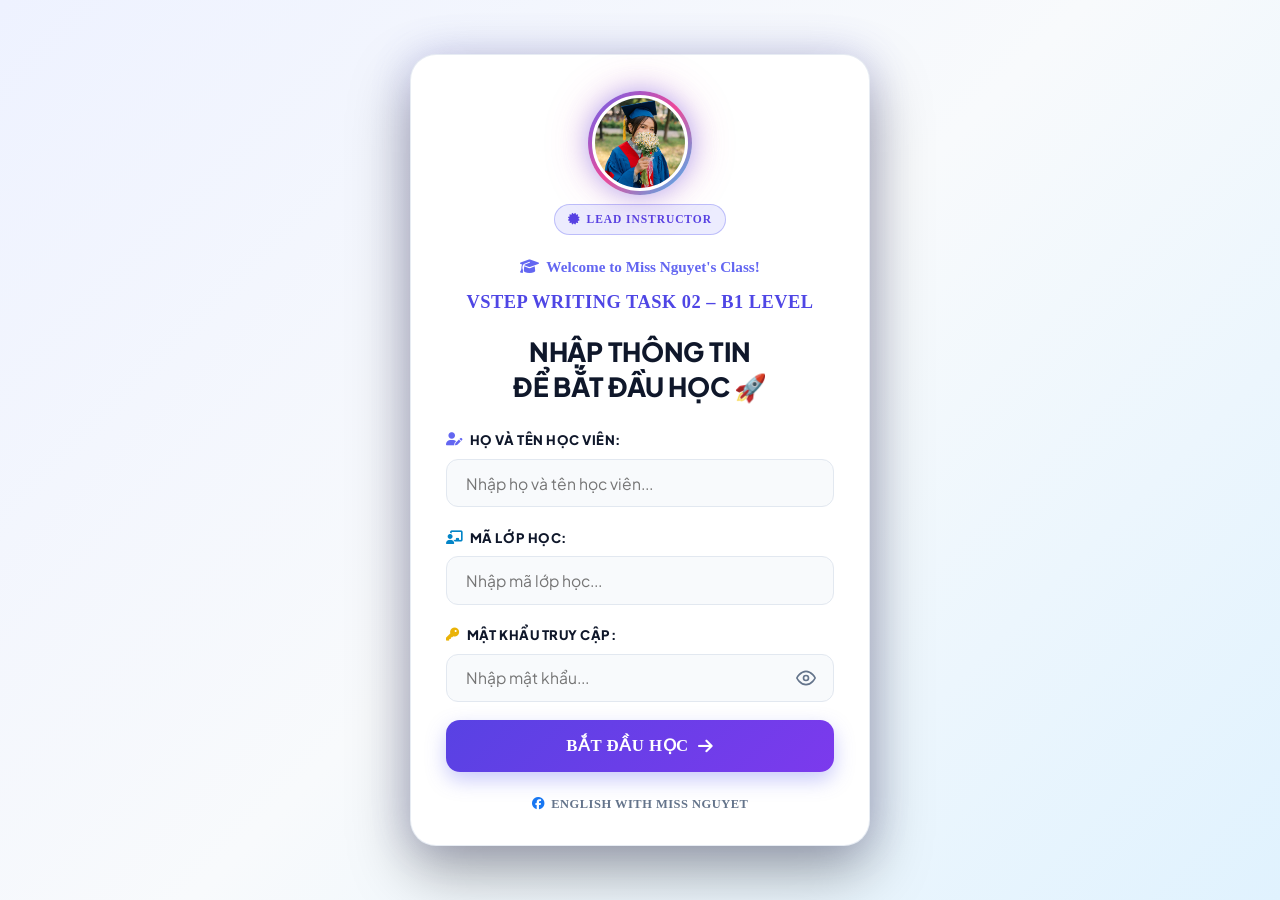
==== commit e2f15cf1: "style: apply elegant Roboto Serif & Merriweather typography site-wide (v=5.7)" ====
--- a/index.html
+++ b/index.html
@@ -4,7 +4,7 @@
     <meta charset="UTF-8">
     <meta name="viewport" content="width=device-width, initial-scale=1.0">
     <title>PHÒNG ÔN TẬP LUẬN B1 - ENGLISH WITH MISS NGUYET</title>
-    <link rel="stylesheet" href="style.css?v=5.6">
+    <link rel="stylesheet" href="style.css?v=5.7">
     <link rel="preconnect" href="https://fonts.googleapis.com">
     <link rel="preconnect" href="https://fonts.gstatic.com" crossorigin>
     <link href="https://fonts.googleapis.com/css2?family=Roboto+Serif:ital,opsz,wght@0,8..144,300..900;1,8..144,300..900&family=Merriweather:ital,wght@0,300;0,400;0,700;0,900;1,300;1,400;1,700;1,900&family=Plus+Jakarta+Sans:ital,wght@0,400;0,500;0,600;0,700;0,800;1,400;1,600&family=Lora:ital,wght@0,400..700;1,400..700&family=Playfair+Display:ital,wght@0,400..900;1,400..900&display=swap" rel="stylesheet">
@@ -356,6 +356,6 @@
         </div>
     </div>
 
-    <script src="app.js?v=5.6"></script>
+    <script src="app.js?v=5.7"></script>
 </body>
 </html>
--- a/style.css
+++ b/style.css
@@ -33,8 +33,8 @@
     --glass-bg: rgba(255, 255, 255, 0.85);
     --glass-border: rgba(255, 255, 255, 0.6);
 
-    --font-heading: 'Plus Jakarta Sans', 'Be Vietnam Pro', -apple-system, BlinkMacSystemFont, 'Segoe UI', Roboto, sans-serif;
-    --font-body: 'Plus Jakarta Sans', 'Be Vietnam Pro', -apple-system, BlinkMacSystemFont, 'Segoe UI', Roboto, sans-serif;
+    --font-heading: 'Roboto Serif', 'Merriweather', 'Lora', Georgia, serif;
+    --font-body: 'Roboto Serif', 'Merriweather', 'Lora', Georgia, serif;
     --font-serif: 'Roboto Serif', 'Merriweather', 'Lora', Georgia, serif;
 }
 
@@ -3498,3 +3498,49 @@
 [data-theme="dark"] .outline-tab-btn.active .outline-tab-btn-count {
     color: #93c5fd !important;
 }
+
+/* ==========================================================================
+   GLOBAL SERIF TYPOGRAPHY (ROBOTO SERIF & MERRIWEATHER SITE-WIDE)
+   Applied 100% across all pages, components, sidebars, modals and buttons
+   ========================================================================== */
+html,
+body,
+button,
+input,
+select,
+textarea,
+h1, h2, h3, h4, h5, h6,
+p, span:not(i):not([class*="fa-"]),
+a, li, label, strong, em, b,
+.nav-item,
+.tab-btn,
+.outline-variant-tab-btn,
+.outline-tab-btn,
+.variant-tab-title,
+.outline-tab-btn-name,
+.variant-tab-badge,
+.outline-tab-btn-tag,
+.brand-name,
+.brand-desc,
+.credit,
+.modal-card,
+.login-card-custom,
+.prompt-box,
+.sample-letter-box,
+.outline-step,
+.quiz-box,
+.app-toast,
+.recitation-box,
+.comparison-box-item,
+.box-label,
+.formula-stage,
+.content-block {
+    font-family: 'Roboto Serif', 'Merriweather', 'Lora', Georgia, Cambria, 'Times New Roman', serif !important;
+}
+
+/* Explicitly protect Font Awesome icons from font-family override */
+i, [class*="fa-"], .fa-solid, .fa-regular, .fa-brands {
+    font-family: "Font Awesome 6 Free", "Font Awesome 6 Brands", "FontAwesome" !important;
+    font-style: normal !important;
+    display: inline-block !important;
+}
